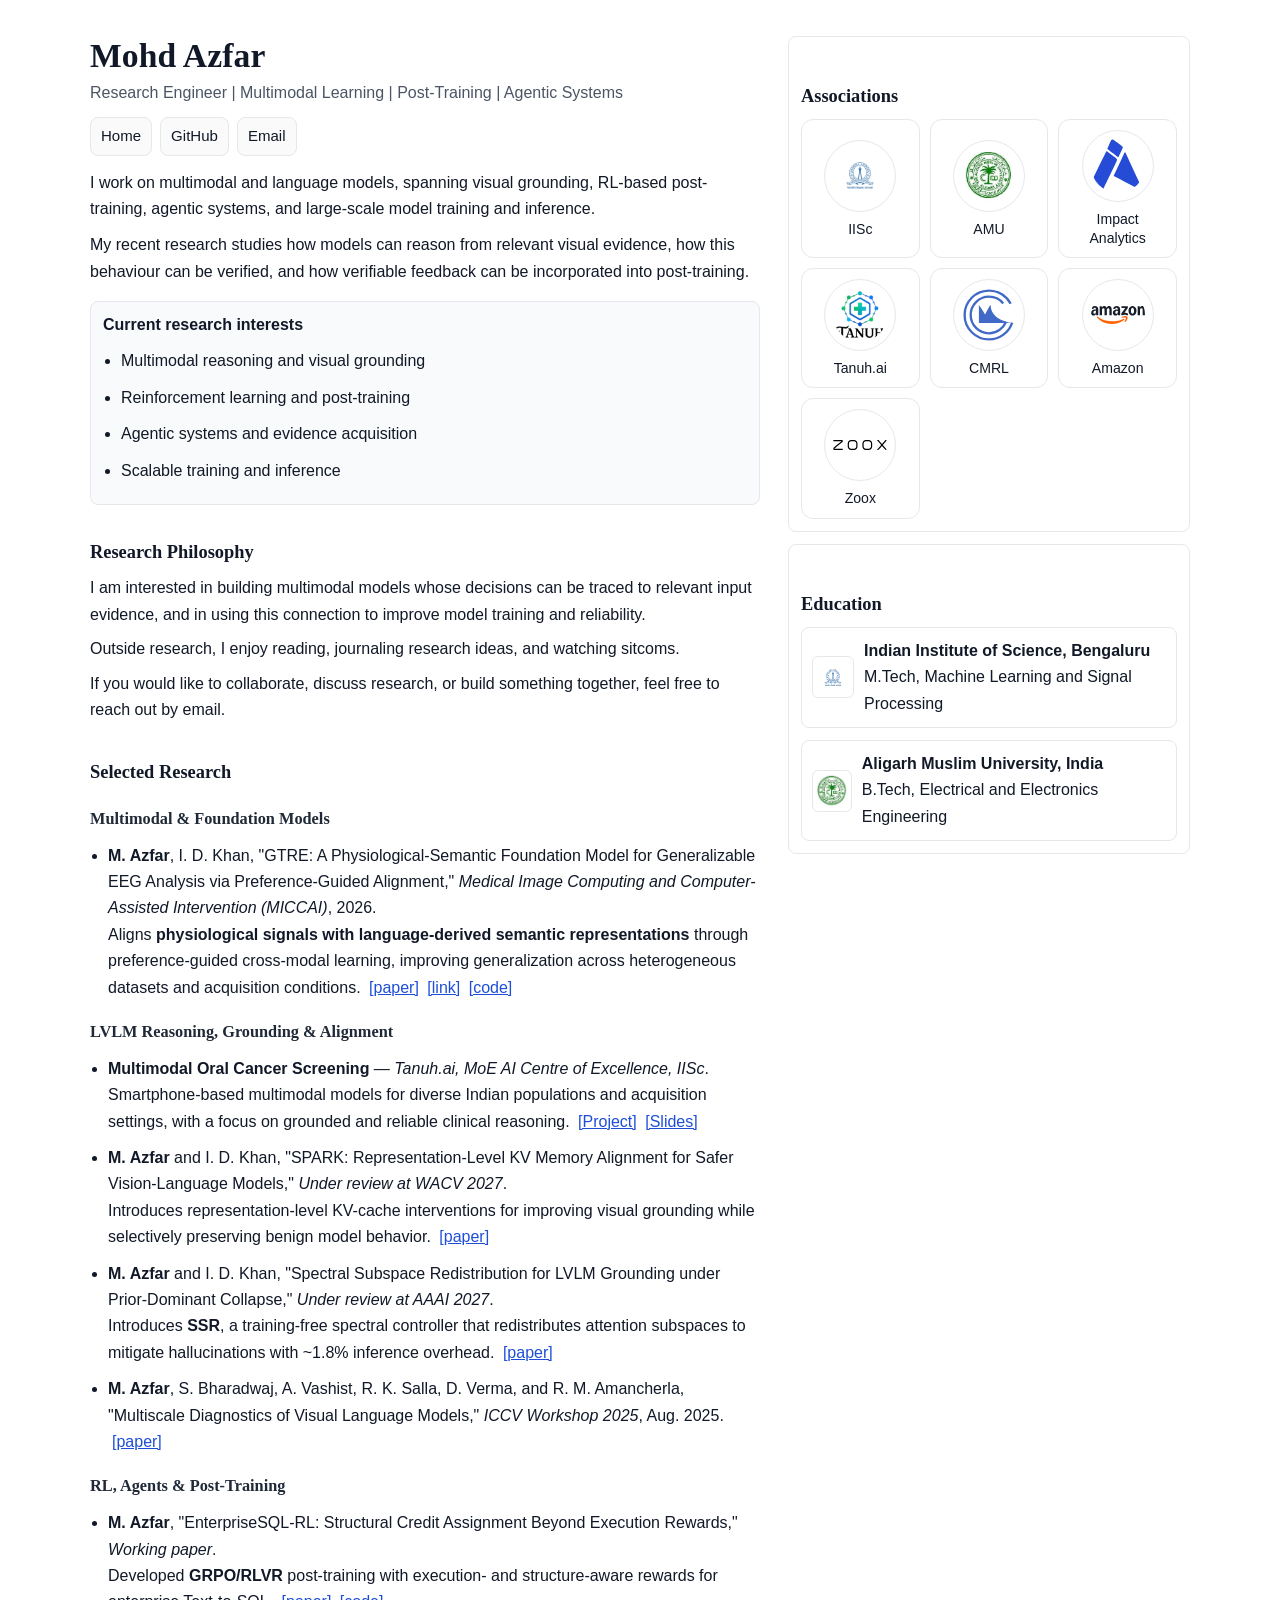
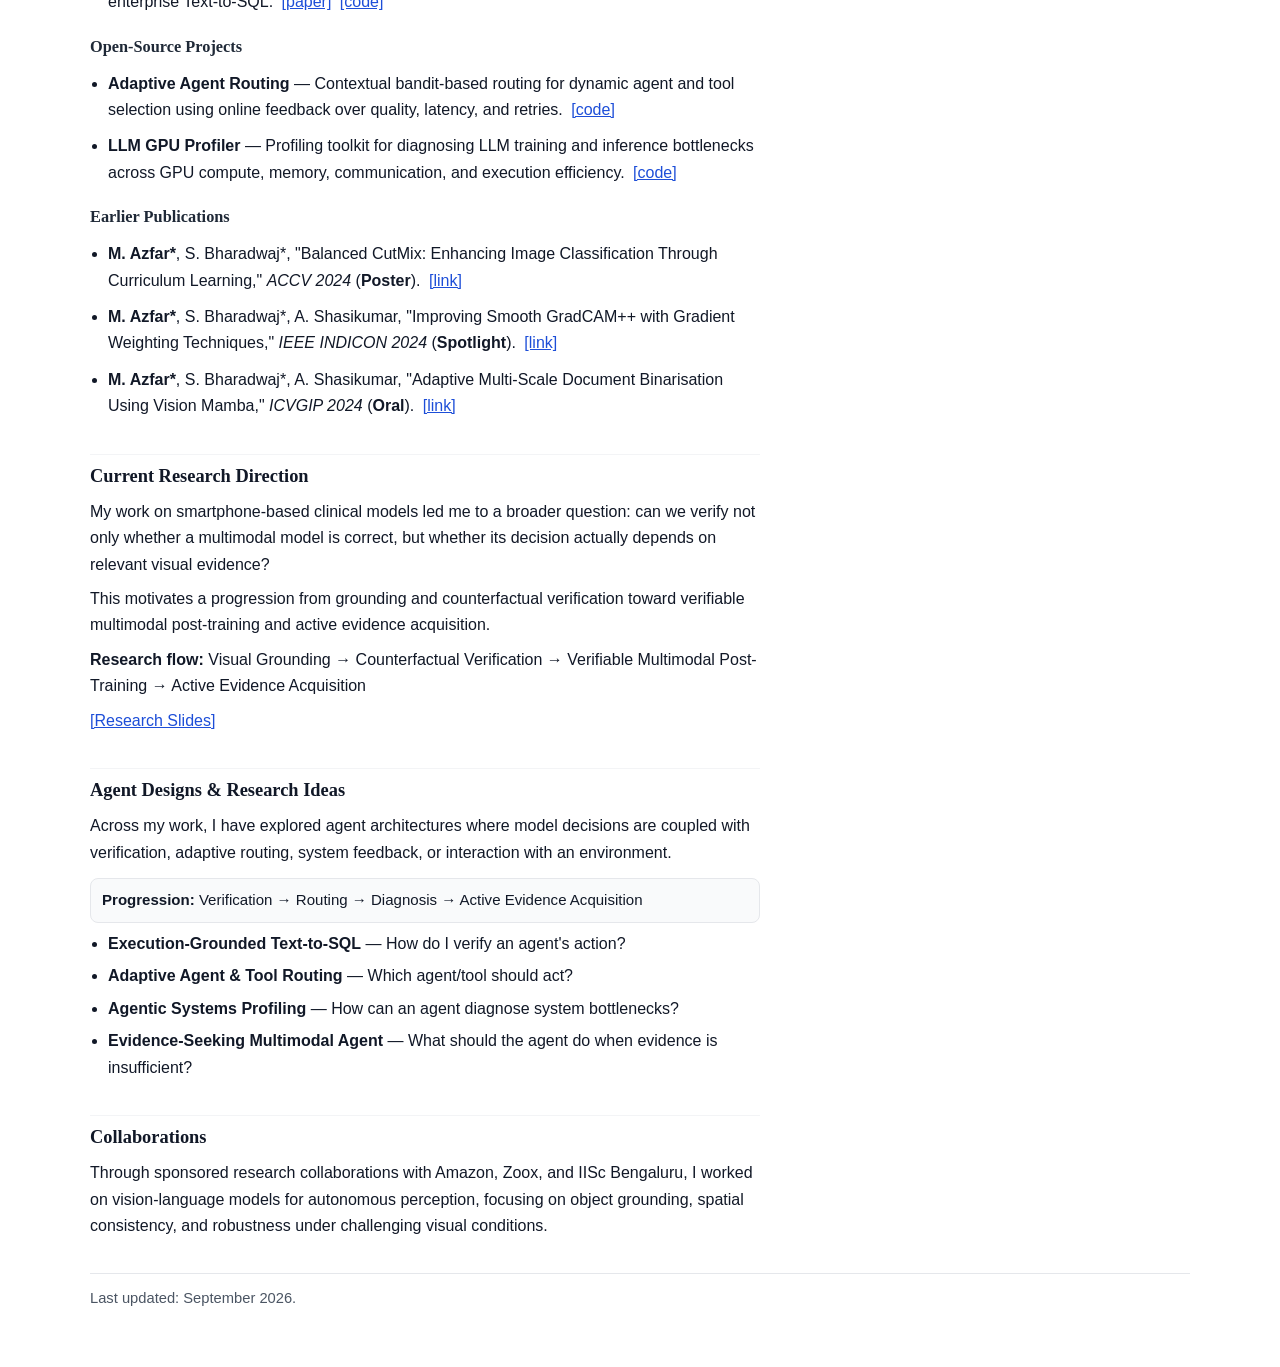
==== bio/index.html @ ab360899 "Remove agent-design pages; keep a simple visual list on /bio. Co-authored-by: Cursor <cursoragent@cu" ====
<!doctype html>
<html>
  <head>
    <meta charset="utf-8" />
    <meta name="viewport" content="width=device-width,initial-scale=1" />
    <title>Mohd Azfar | Research</title>
    <style>
      :root {
        --text: #111827;
        --muted: #4b5563;
        --link: #1d4ed8;
        --line: #e5e7eb;
      }
      body {
        margin: 0 auto;
        max-width: 1100px;
        padding: 36px 20px 56px;
        font-family: "Avenir Next", "Inter", -apple-system, BlinkMacSystemFont, "Segoe UI", Arial, sans-serif;
        background: #fff;
        color: var(--text);
        line-height: 1.65;
      }
      h1 {
        margin: 0 0 4px;
        font-size: 2.1rem;
        line-height: 1.2;
        font-family: "Iowan Old Style", "Palatino Linotype", Palatino, Georgia, serif;
        letter-spacing: 0.1px;
      }
      h2 {
        margin: 32px 0 8px;
        font-size: 1.15rem;
        font-family: "Iowan Old Style", "Palatino Linotype", Palatino, Georgia, serif;
      }
      h3 {
        margin: 18px 0 6px;
        font-size: 1.02rem;
        font-weight: 600;
        color: #1f2937;
        font-family: "Iowan Old Style", "Palatino Linotype", Palatino, Georgia, serif;
      }
      p { margin: 8px 0; }
      .layout {
        display: grid;
        grid-template-columns: minmax(0, 1fr);
        gap: 28px;
      }
      .main {
        min-width: 0;
      }
      .side {
        min-width: 0;
      }
      .panel {
        border: 1px solid var(--line);
        border-radius: 8px;
        padding: 12px;
        background: #fff;
        margin-bottom: 12px;
      }
      .about {
        margin-top: 8px;
      }
      .about p {
        margin: 10px 0;
      }
      .tagline {
        margin: 0 0 14px;
        color: var(--muted);
        font-weight: 500;
      }
      .tagline-row {
        display: flex;
        flex-wrap: wrap;
        align-items: center;
        gap: 10px;
        margin-bottom: 14px;
      }
      .tagline-row .tagline {
        margin: 0;
      }
      .quick-links {
        display: inline-flex;
        flex-wrap: wrap;
        gap: 8px;
      }
      .links {
        display: flex; flex-wrap: wrap;
        gap: 10px;
        margin-top: 12px;
      }
      .button {
        display: inline-block; padding: 6px 10px;
        border: 1px solid var(--line);
        border-radius: 8px;
        text-decoration: none;
        color: var(--text);
        background: #fafafa;
        font-size: 0.94rem;
      }
      .highlight {
        margin-top: 16px; padding: 10px 12px;
        background: #f9fafb;
        border: 1px solid var(--line);
        border-radius: 8px;
      }
      .highlight ul {
        margin: 8px 0 0;
      }
      .highlight li {
        margin: 4px 0;
      }
      .research-philosophy {
        margin-top: 14px;
      }
      .compact-list {
        list-style: none;
        margin: 0;
        padding: 0;
      }
      .compact-list li {
        margin: 8px 0;
        padding-left: 0;
      }
      .assoc-grid {
        display: grid;
        grid-template-columns: repeat(2, minmax(0, 1fr));
        gap: 10px;
      }
      .assoc-item {
        border: 1px solid var(--line);
        border-radius: 12px;
        padding: 10px 8px;
        display: flex;
        flex-direction: column;
        align-items: center;
        justify-content: center;
        text-align: center;
        gap: 8px;
        font-size: 0.88rem;
        line-height: 1.3;
      }
      .assoc-logo {
        width: 54px;
        height: 54px;
        object-fit: contain;
        border-radius: 999px;
        border: 1px solid var(--line);
        background: #fff;
        padding: 8px;
      }
      .edu-grid {
        display: grid; grid-template-columns: 1fr;
        gap: 12px;
      }
      .edu-card {
        border: 1px solid var(--line);
        border-radius: 8px;
        padding: 10px;
        background: #fff;
      }
      .edu-head {
        display: flex; align-items: center; gap: 10px;
      }
      .logo {
        width: 34px; height: 34px;
        object-fit: contain;
        border-radius: 6px;
        background: #fff;
        border: 1px solid var(--line);
        padding: 3px;
      }
      .main ul { margin: 6px 0 2px; padding-left: 18px; }
      .main li { margin: 10px 0; }
      .main li a { margin-left: 4px; white-space: nowrap; }
      .main > h2 {
        margin-top: 34px;
        padding-top: 6px;
        border-top: 1px solid #f3f4f6;
      }
      .main > h2:first-of-type {
        border-top: none;
        padding-top: 0;
      }
      ul { margin: 8px 0 0; padding-left: 18px; }
      li { margin: 8px 0; }
      a { color: var(--link); }
      .muted { color: var(--muted); }
      footer {
        margin-top: 26px;
        color: var(--muted);
        font-size: 0.92rem;
        border-top: 1px solid var(--line);
        padding-top: 12px;
      }
      .agent-progress {
        margin: 12px 0 8px;
        padding: 9px 11px;
        background: #f9fafb;
        border: 1px solid var(--line);
        border-radius: 8px;
        font-size: 0.94rem;
      }
      .agent-visual {
        margin: 8px 0 0;
        padding-left: 18px;
      }
      .agent-visual li {
        margin: 6px 0;
      }
      @media (min-width: 860px) {
        .layout {
          grid-template-columns: minmax(0, 1.25fr) minmax(260px, 0.75fr);
          align-items: start;
        }
        .side {
          position: sticky;
          top: 18px;
        }
        .edu-grid {
          grid-template-columns: 1fr;
        }
      }
      @media (min-width: 980px) {
        .assoc-grid {
          grid-template-columns: repeat(3, minmax(0, 1fr));
        }
      }
    </style>
  </head>
  <body>
    <div class="layout">
      <main class="main">
        <h1>Mohd Azfar</h1>
        <div class="tagline-row">
          <p class="tagline">Research Engineer | Multimodal Learning | Post-Training | Agentic Systems</p>
          <div class="quick-links">
            <a class="button" href="../index.html">Home</a>
            <a class="button" href="https://github.com/AZFAR176">GitHub</a>
            <a class="button" href="mailto:azfar45@gmail.com">Email</a>
          </div>
        </div>
        <div class="about">
          <p>
            I work on multimodal and language models, spanning visual grounding, RL-based
            post-training, agentic systems, and large-scale model training and inference.
          </p>
          <p>
            My recent research studies how models can reason from relevant visual evidence, how
            this behaviour can be verified, and how verifiable feedback can be incorporated into
            post-training.
          </p>
        </div>

        <div class="highlight">
          <strong>Current research interests</strong>
          <ul>
            <li>Multimodal reasoning and visual grounding</li>
            <li>Reinforcement learning and post-training</li>
            <li>Agentic systems and evidence acquisition</li>
            <li>Scalable training and inference</li>
          </ul>
        </div>
        <div class="research-philosophy">
          <h2>Research Philosophy</h2>
          <p>
            I am interested in building multimodal models whose decisions can be traced to relevant
            input evidence, and in using this connection to improve model training and reliability.
          </p>
        </div>
        <p>
          Outside research, I enjoy reading, journaling research ideas, and watching sitcoms.
        </p>
        <p>
          If you would like to collaborate, discuss research, or build something together, feel free
          to reach out by email.
        </p>

        <h2>Selected Research</h2>

        <h3>Multimodal &amp; Foundation Models</h3>
        <ul>
          <li>
            <strong>M. Azfar</strong>, I. D. Khan, "GTRE: A Physiological-Semantic Foundation Model
            for Generalizable EEG Analysis via Preference-Guided Alignment,"
            <em>Medical Image Computing and Computer-Assisted Intervention (MICCAI)</em>, 2026.
            <br />
            Aligns <strong>physiological signals with language-derived semantic representations</strong>
            through preference-guided cross-modal learning, improving generalization across
            heterogeneous datasets and acquisition conditions.
            <a href="https://drive.google.com/file/d/1Hyg6BrnrAS3Ujw38WboSovMrlEZz4kcX/view?usp=sharing">[paper]</a>
            <a href="https://drive.google.com/file/d/1PhVH8EvVGTHi2NHqk41rSpE3ggIUJ93-/view?usp=drive_link">[link]</a>
            <a href="https://github.com/AZFAR176/GTRE-">[code]</a>
          </li>
        </ul>

        <h3>LVLM Reasoning, Grounding &amp; Alignment</h3>
        <ul>
          <li>
            <strong>Multimodal Oral Cancer Screening</strong> — <em>Tanuh.ai, MoE AI Centre of
            Excellence, IISc</em>. Smartphone-based multimodal models for diverse Indian
            populations and acquisition settings, with a focus on grounded and reliable clinical
            reasoning.
            <a href="https://www.tanuh.ai/solutions/oral-cancer">[Project]</a>
            <a href="https://drive.google.com/file/d/1KUR3_N1M3H1WIETI76W7KyK602W04f_4/view?usp=sharing">[Slides]</a>
          </li>
          <li>
            <strong>M. Azfar</strong> and I. D. Khan,
            "SPARK: Representation-Level KV Memory Alignment for Safer Vision-Language Models,"
            <em>Under review at WACV 2027</em>.
            <br />
            Introduces representation-level KV-cache interventions for improving visual grounding
            while selectively preserving benign model behavior.
            <a href="https://arxiv.org/pdf/2609.14258">[paper]</a>
          </li>
          <li>
            <strong>M. Azfar</strong> and I. D. Khan,
            "Spectral Subspace Redistribution for LVLM Grounding under Prior-Dominant Collapse,"
            <em>Under review at AAAI 2027</em>.
            <br />
            Introduces <strong>SSR</strong>, a training-free spectral controller that redistributes
            attention subspaces to mitigate hallucinations with ~1.8% inference overhead.
            <a href="https://drive.google.com/file/d/1JaJ2Kip2W7fhV45wzEcK1ykvJdPXO3st/view?usp=sharing">[paper]</a>
          </li>
          <li>
            <strong>M. Azfar</strong>, S. Bharadwaj, A. Vashist, R. K. Salla, D. Verma, and
            R. M. Amancherla, "Multiscale Diagnostics of Visual Language Models,"
            <em>ICCV Workshop 2025</em>, Aug. 2025.
            <a href="https://drive.google.com/file/d/1X8sgpmNBwMt0rCEsAwdg7KiBl6ffQj7f/view?usp=drive_link">[paper]</a>
          </li>
        </ul>

        <h3>RL, Agents &amp; Post-Training</h3>
        <ul>
          <li>
            <strong>M. Azfar</strong>, "EnterpriseSQL-RL: Structural Credit Assignment Beyond
            Execution Rewards," <em>Working paper</em>.
            <br />
            Developed <strong>GRPO/RLVR</strong> post-training with execution- and structure-aware
            rewards for enterprise Text-to-SQL.
            <a href="https://drive.google.com/file/d/1VLNaSUlqKvdjoW_CC5l3RoCbU4gyEYBM/view?usp=sharing">[paper]</a>
            <a href="https://github.com/AZFAR176/Text-to-SQL-RL-Pipeline">[code]</a>
          </li>
        </ul>

        <h3>Open-Source Projects</h3>
        <ul>
          <li>
            <strong>Adaptive Agent Routing</strong> — Contextual bandit-based routing for dynamic
            agent and tool selection using online feedback over quality, latency, and retries.
            <a href="https://github.com/AZFAR176/Contextual-Bandits-For-Multi-Agent-Systems">[code]</a>
          </li>
          <li>
            <strong>LLM GPU Profiler</strong> — Profiling toolkit for diagnosing LLM training and
            inference bottlenecks across GPU compute, memory, communication, and execution efficiency.
            <a href="https://github.com/AZFAR176/LLm-Gpu-Profiler">[code]</a>
          </li>
        </ul>

        <h3>Earlier Publications</h3>
        <ul>
          <li>
            <strong>M. Azfar*</strong>, S. Bharadwaj*, "Balanced CutMix: Enhancing Image
            Classification Through Curriculum Learning," <em>ACCV 2024</em> (<strong>Poster</strong>).
            <a href="https://openreview.net/forum?id=viJW1oihrG">[link]</a>
          </li>
          <li>
            <strong>M. Azfar*</strong>, S. Bharadwaj*, A. Shasikumar, "Improving Smooth GradCAM++
            with Gradient Weighting Techniques," <em>IEEE INDICON 2024</em>
            (<strong>Spotlight</strong>).
            <a href="https://ieeexplore.ieee.org/document/10958549">[link]</a>
          </li>
          <li>
            <strong>M. Azfar*</strong>, S. Bharadwaj*, A. Shasikumar,
            "Adaptive Multi-Scale Document Binarisation Using Vision Mamba," <em>ICVGIP 2024</em>
            (<strong>Oral</strong>).
            <a href="https://arxiv.org/abs/2410.22811">[link]</a>
          </li>
        </ul>

        <h2>Current Research Direction</h2>
        <p>
          My work on smartphone-based clinical models led me to a broader question: can we verify
          not only whether a multimodal model is correct, but whether its decision actually depends
          on relevant visual evidence?
        </p>
        <p>
          This motivates a progression from grounding and counterfactual verification toward
          verifiable multimodal post-training and active evidence acquisition.
        </p>
        <p>
          <strong>Research flow:</strong> Visual Grounding → Counterfactual Verification →
          Verifiable Multimodal Post-Training → Active Evidence Acquisition
        </p>
        <p>
          <a href="https://drive.google.com/file/d/1KUR3_N1M3H1WIETI76W7KyK602W04f_4/view?usp=sharing">[Research Slides]</a>
        </p>

        <h2>Agent Designs &amp; Research Ideas</h2>
        <p>
          Across my work, I have explored agent architectures where model decisions are coupled
          with verification, adaptive routing, system feedback, or interaction with an environment.
        </p>
        <p class="agent-progress">
          <strong>Progression:</strong> Verification → Routing → Diagnosis → Active Evidence Acquisition
        </p>
        <ul class="agent-visual">
          <li><strong>Execution-Grounded Text-to-SQL</strong> — How do I verify an agent's action?</li>
          <li><strong>Adaptive Agent &amp; Tool Routing</strong> — Which agent/tool should act?</li>
          <li><strong>Agentic Systems Profiling</strong> — How can an agent diagnose system bottlenecks?</li>
          <li><strong>Evidence-Seeking Multimodal Agent</strong> — What should the agent do when evidence is insufficient?</li>
        </ul>

        <h2>Collaborations</h2>
        <p>
          Through sponsored research collaborations with Amazon, Zoox, and IISc Bengaluru, I worked
          on vision-language models for autonomous perception, focusing on object grounding, spatial
          consistency, and robustness under challenging visual conditions.
        </p>
      </main>

      <aside class="side">
        <section class="panel">
          <h2>Associations</h2>
          <div class="assoc-grid">
            <div class="assoc-item"><img class="assoc-logo" src="../assets/logos/iisc.png" alt="IISc logo" />IISc</div>
            <div class="assoc-item"><img class="assoc-logo" src="../assets/logos/amu.jpg" alt="AMU logo" />AMU</div>
            <div class="assoc-item"><img class="assoc-logo" src="../assets/logos/impact-analytics.svg" alt="Impact Analytics logo" />Impact Analytics</div>
            <div class="assoc-item"><img class="assoc-logo" src="../assets/logos/tanuh.png" alt="Tanuh logo" />Tanuh.ai</div>
            <div class="assoc-item"><img class="assoc-logo" src="../assets/logos/cmrl.svg" alt="CMRL logo" />CMRL</div>
            <div class="assoc-item"><img class="assoc-logo" src="../assets/logos/amazon.svg" alt="Amazon logo" />Amazon</div>
            <div class="assoc-item"><img class="assoc-logo" src="../assets/logos/zoox.svg" alt="Zoox logo" />Zoox</div>
          </div>
        </section>

        <section class="panel">
          <h2>Education</h2>
          <div class="edu-grid">
            <div class="edu-card">
              <div class="edu-head">
                <img class="logo" src="../assets/logos/iisc.png" alt="IISc logo" />
                <div>
                  <strong>Indian Institute of Science, Bengaluru</strong><br />
                  M.Tech, Machine Learning and Signal Processing
                </div>
              </div>
            </div>
            <div class="edu-card">
              <div class="edu-head">
                <img class="logo" src="../assets/logos/amu.jpg" alt="AMU logo" />
                <div>
                  <strong>Aligarh Muslim University, India</strong><br />
                  B.Tech, Electrical and Electronics Engineering
                </div>
              </div>
            </div>
          </div>
        </section>
      </aside>
    </div>

    <footer>
      Last updated: September 2026.
    </footer>
  </body>
</html>
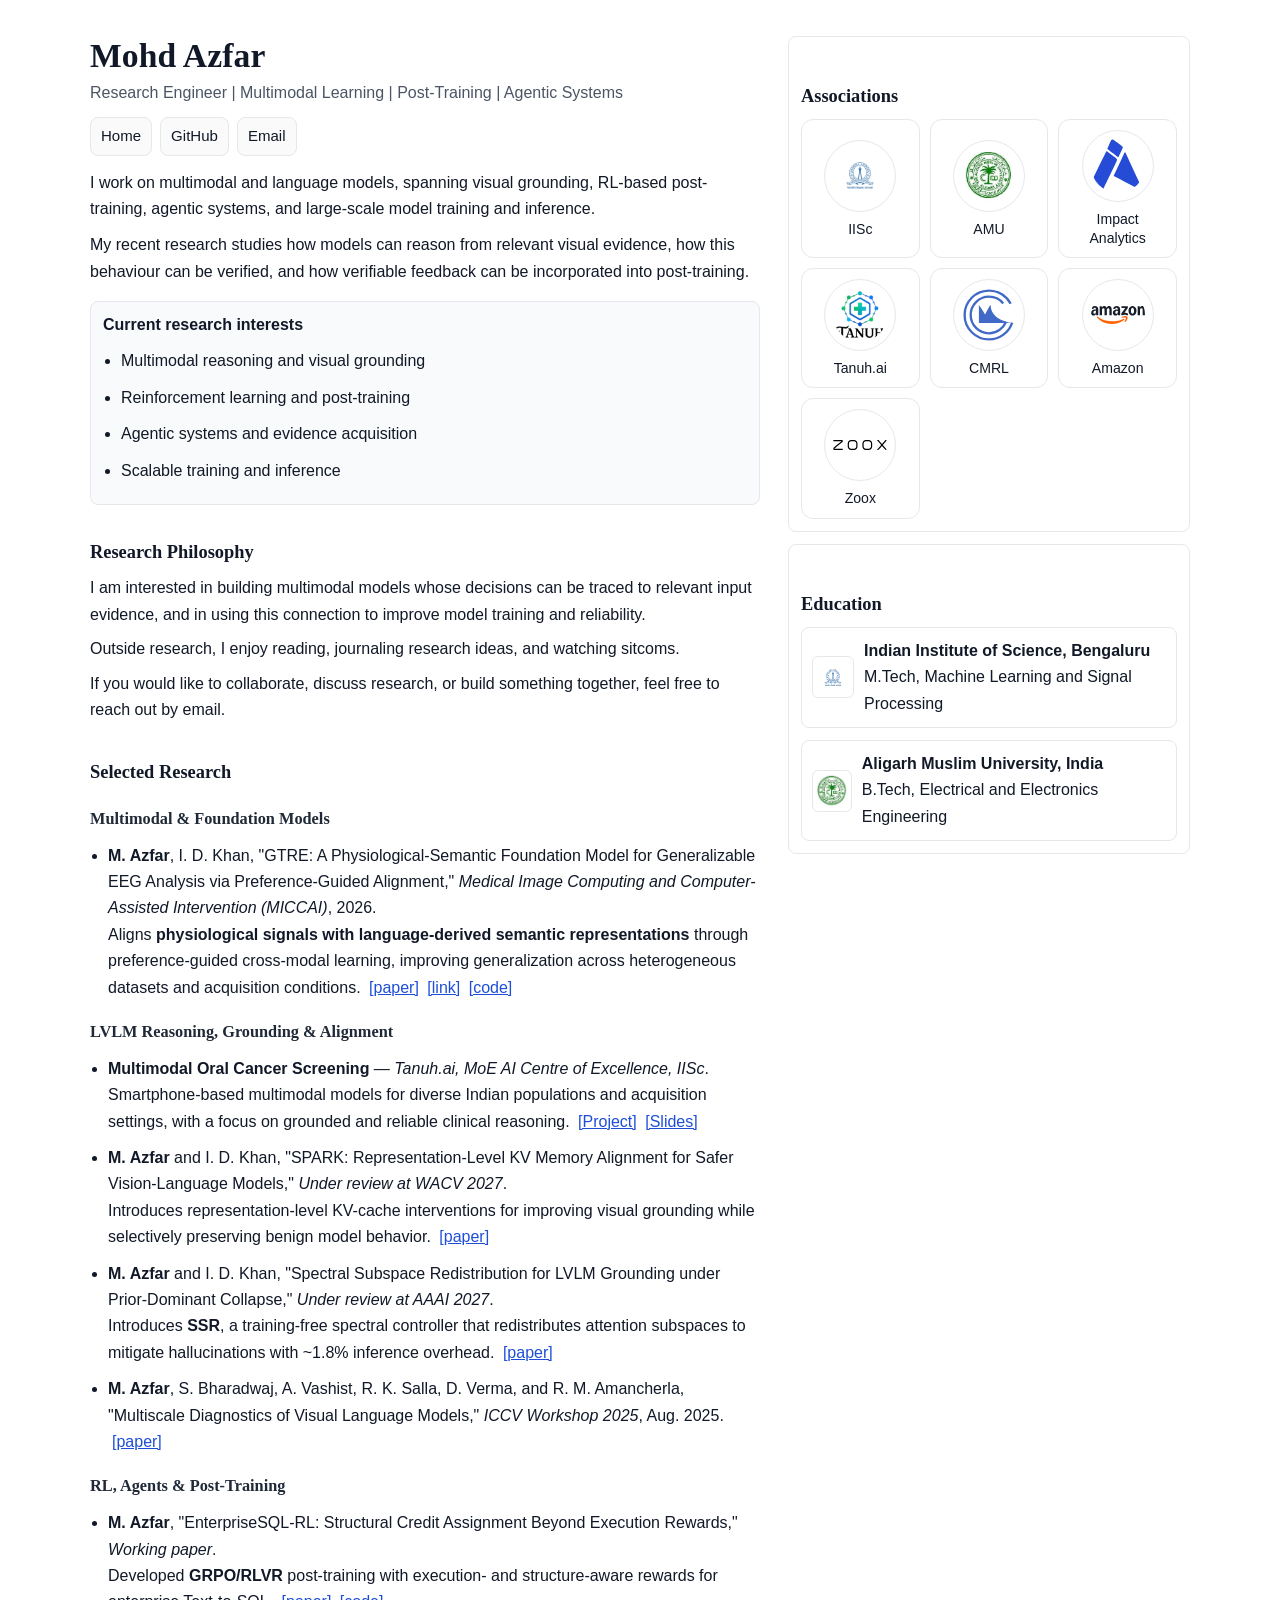
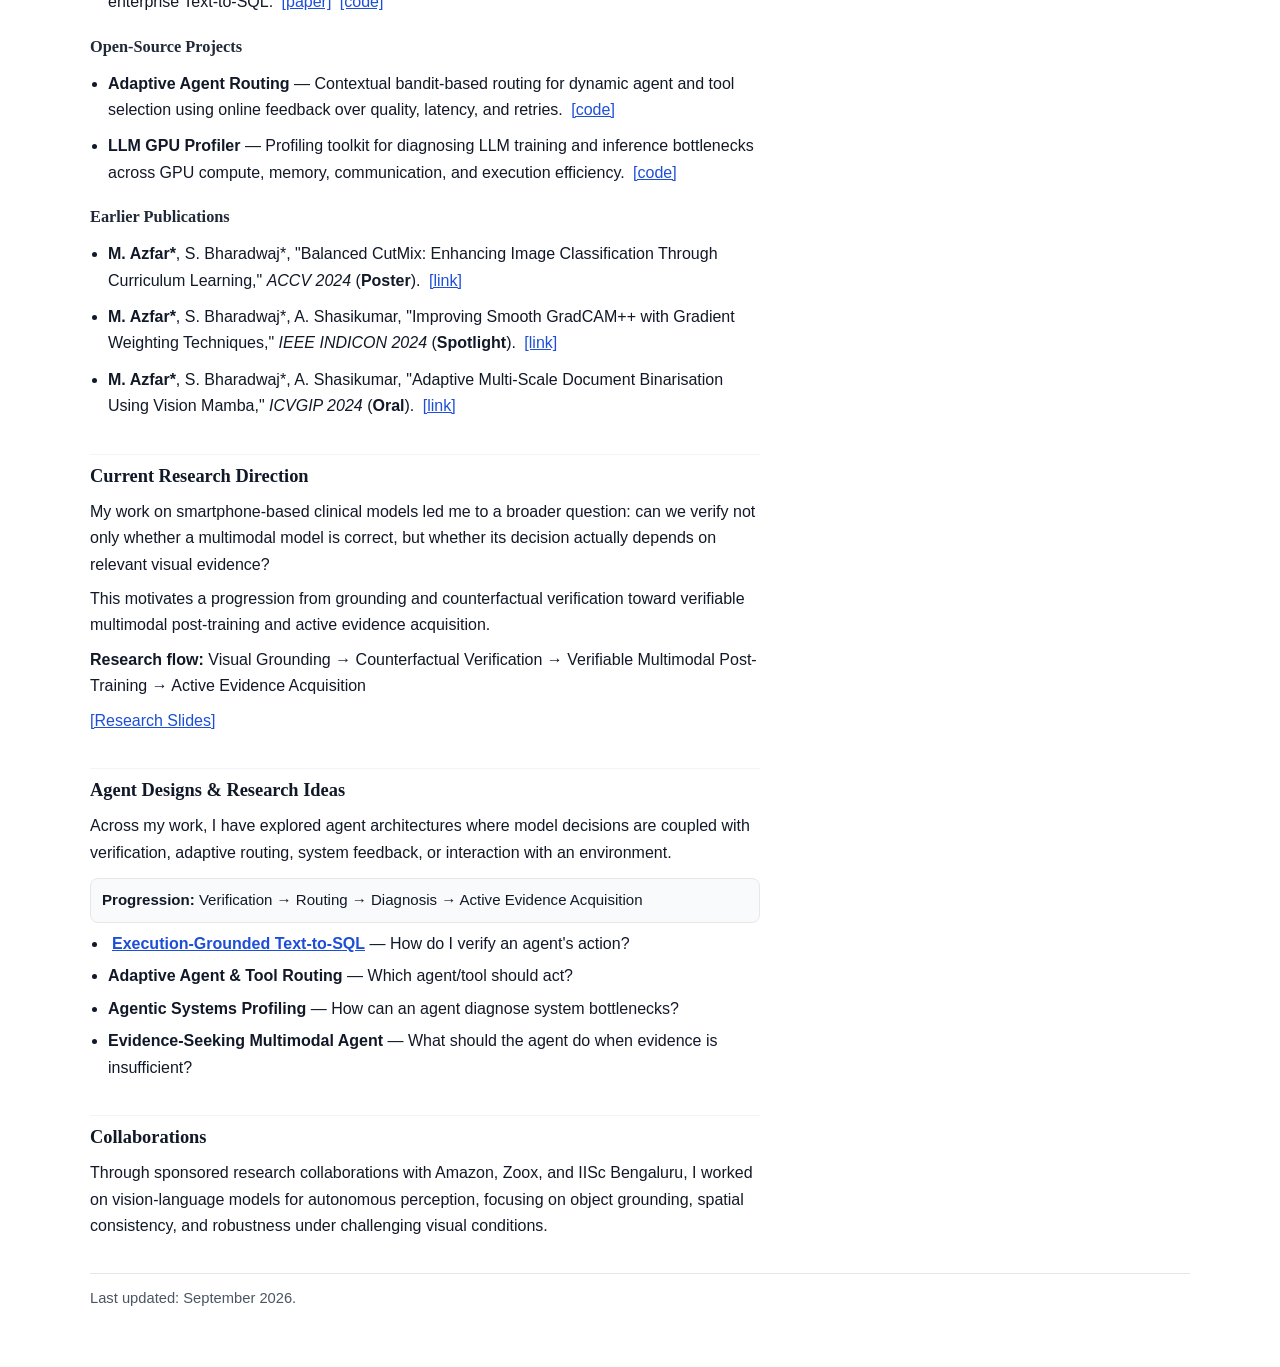
==== commit 86df2655: "Add a critic-feedback write-up page for Text-to-SQL. Co-authored-by: Cursor <cursoragent@cursor.com>" ====
--- a/bio/index.html
+++ b/bio/index.html
@@ -405,7 +405,7 @@
           <strong>Progression:</strong> Verification → Routing → Diagnosis → Active Evidence Acquisition
         </p>
         <ul class="agent-visual">
-          <li><strong>Execution-Grounded Text-to-SQL</strong> — How do I verify an agent's action?</li>
+          <li><a href="text-to-sql/"><strong>Execution-Grounded Text-to-SQL</strong></a> — How do I verify an agent's action?</li>
           <li><strong>Adaptive Agent &amp; Tool Routing</strong> — Which agent/tool should act?</li>
           <li><strong>Agentic Systems Profiling</strong> — How can an agent diagnose system bottlenecks?</li>
           <li><strong>Evidence-Seeking Multimodal Agent</strong> — What should the agent do when evidence is insufficient?</li>
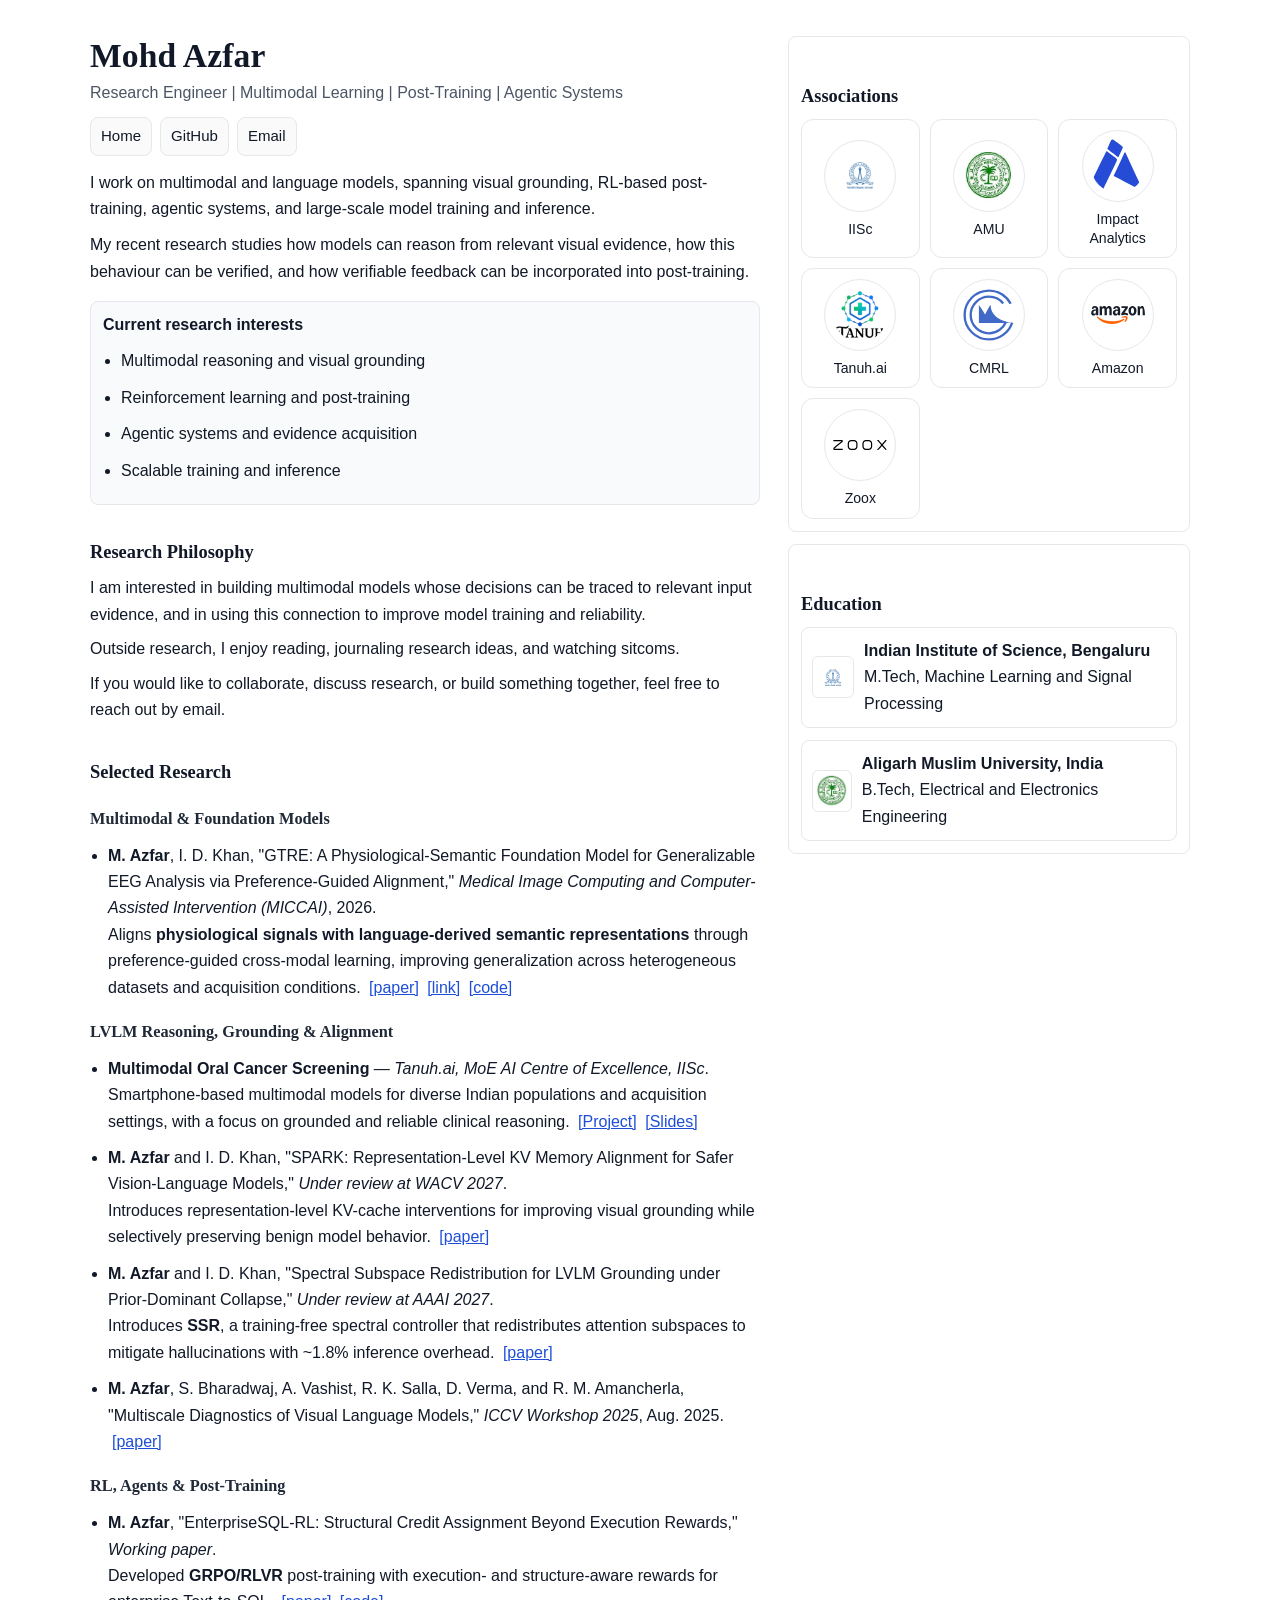
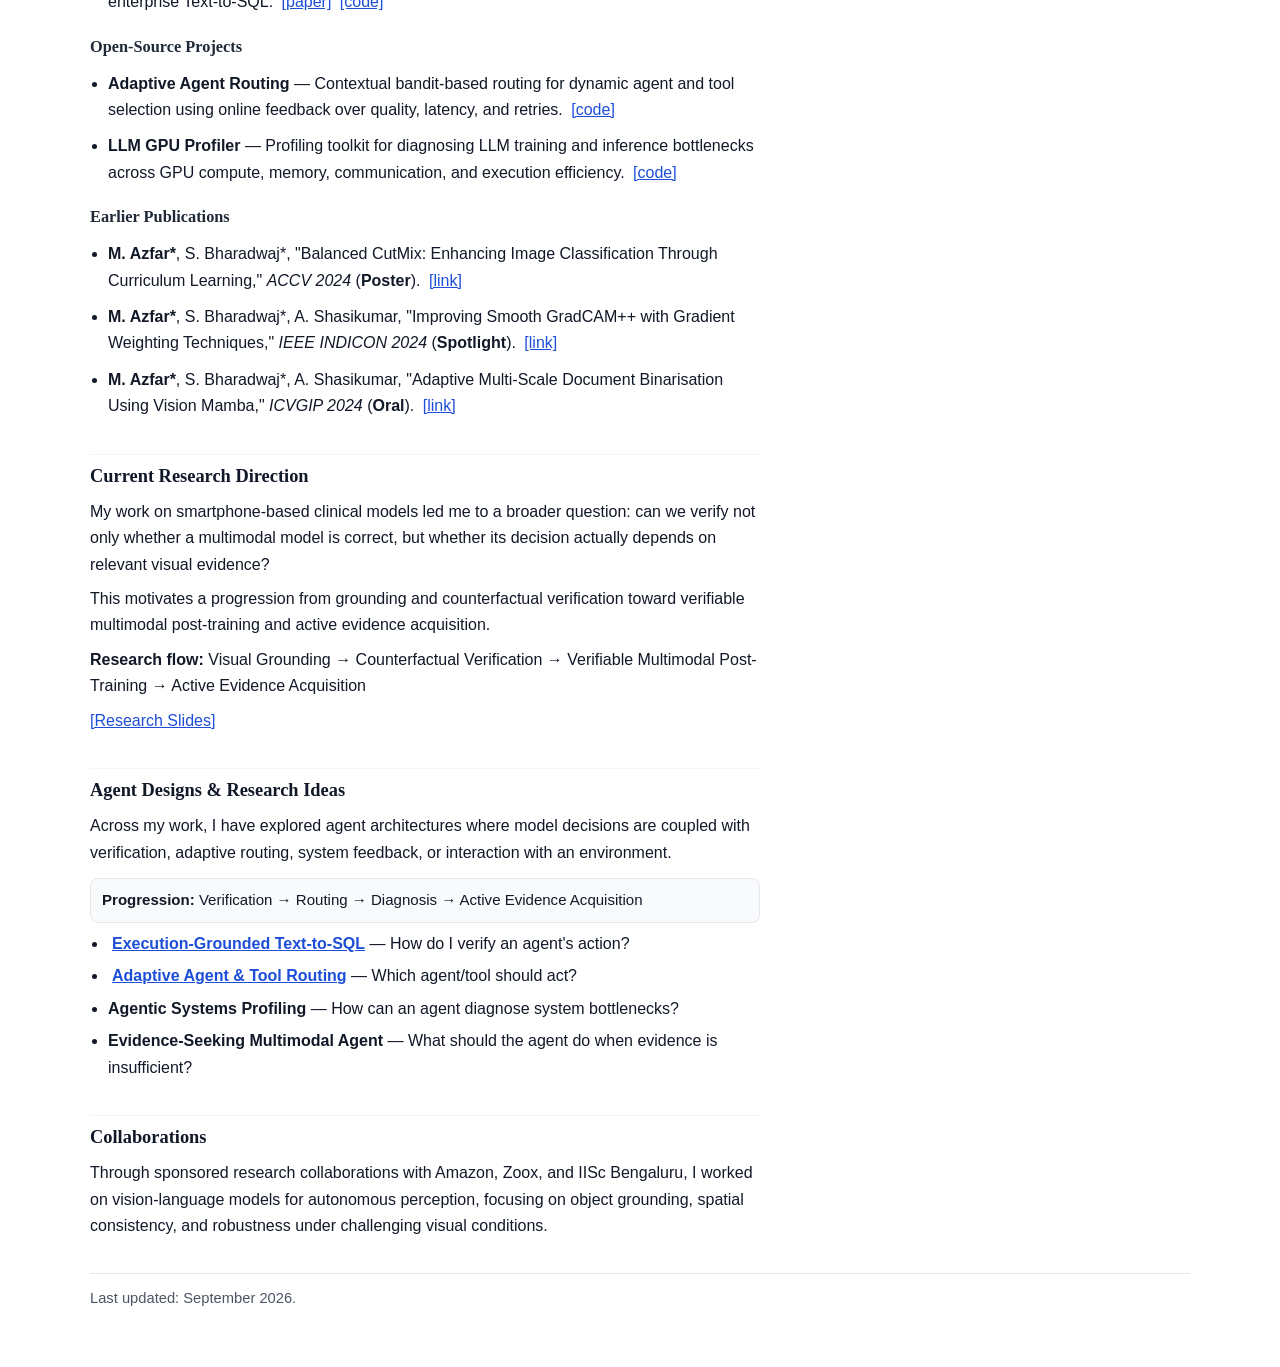
==== commit 3db136af: "Add a bandit-routing schematic page linked from /bio. Co-authored-by: Cursor <cursoragent@cursor.com" ====
--- a/bio/index.html
+++ b/bio/index.html
@@ -406,7 +406,7 @@
         </p>
         <ul class="agent-visual">
           <li><a href="text-to-sql/"><strong>Execution-Grounded Text-to-SQL</strong></a> — How do I verify an agent's action?</li>
-          <li><strong>Adaptive Agent &amp; Tool Routing</strong> — Which agent/tool should act?</li>
+          <li><a href="routing/"><strong>Adaptive Agent &amp; Tool Routing</strong></a> — Which agent/tool should act?</li>
           <li><strong>Agentic Systems Profiling</strong> — How can an agent diagnose system bottlenecks?</li>
           <li><strong>Evidence-Seeking Multimodal Agent</strong> — What should the agent do when evidence is insufficient?</li>
         </ul>
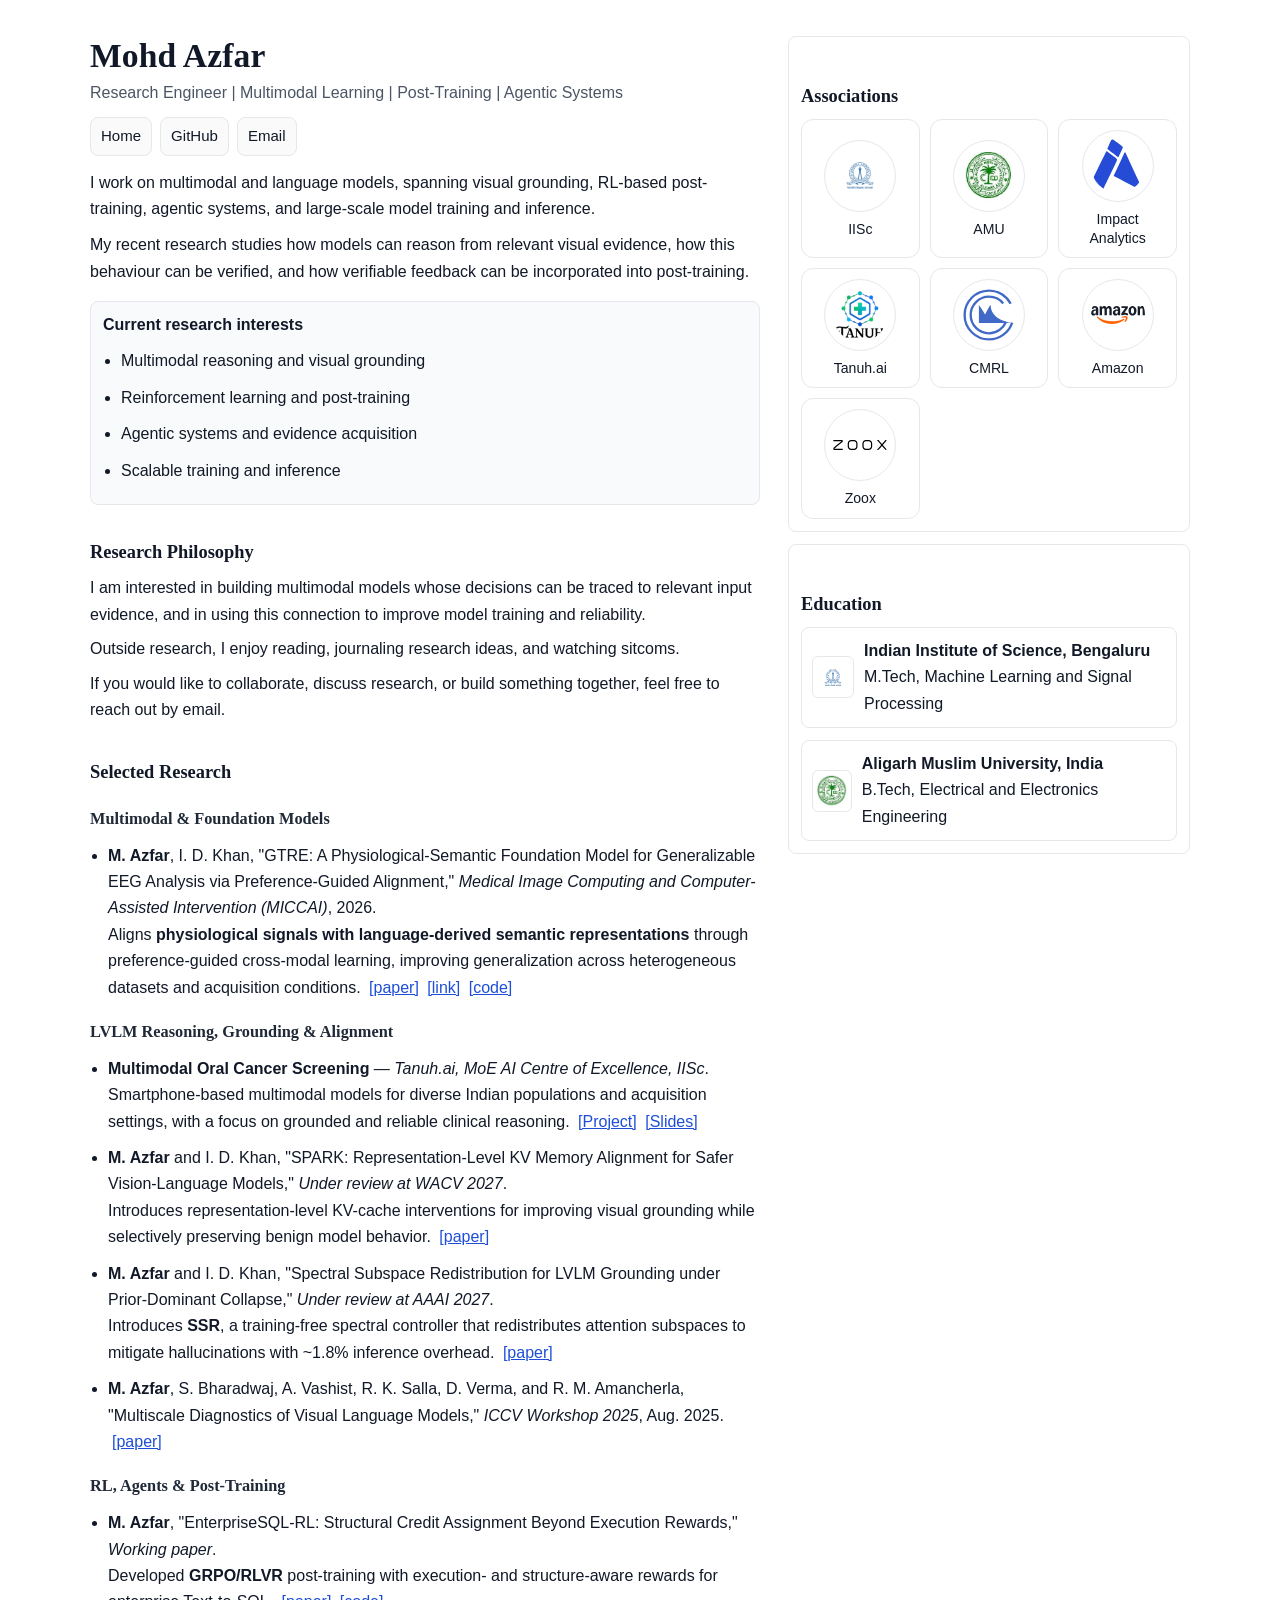
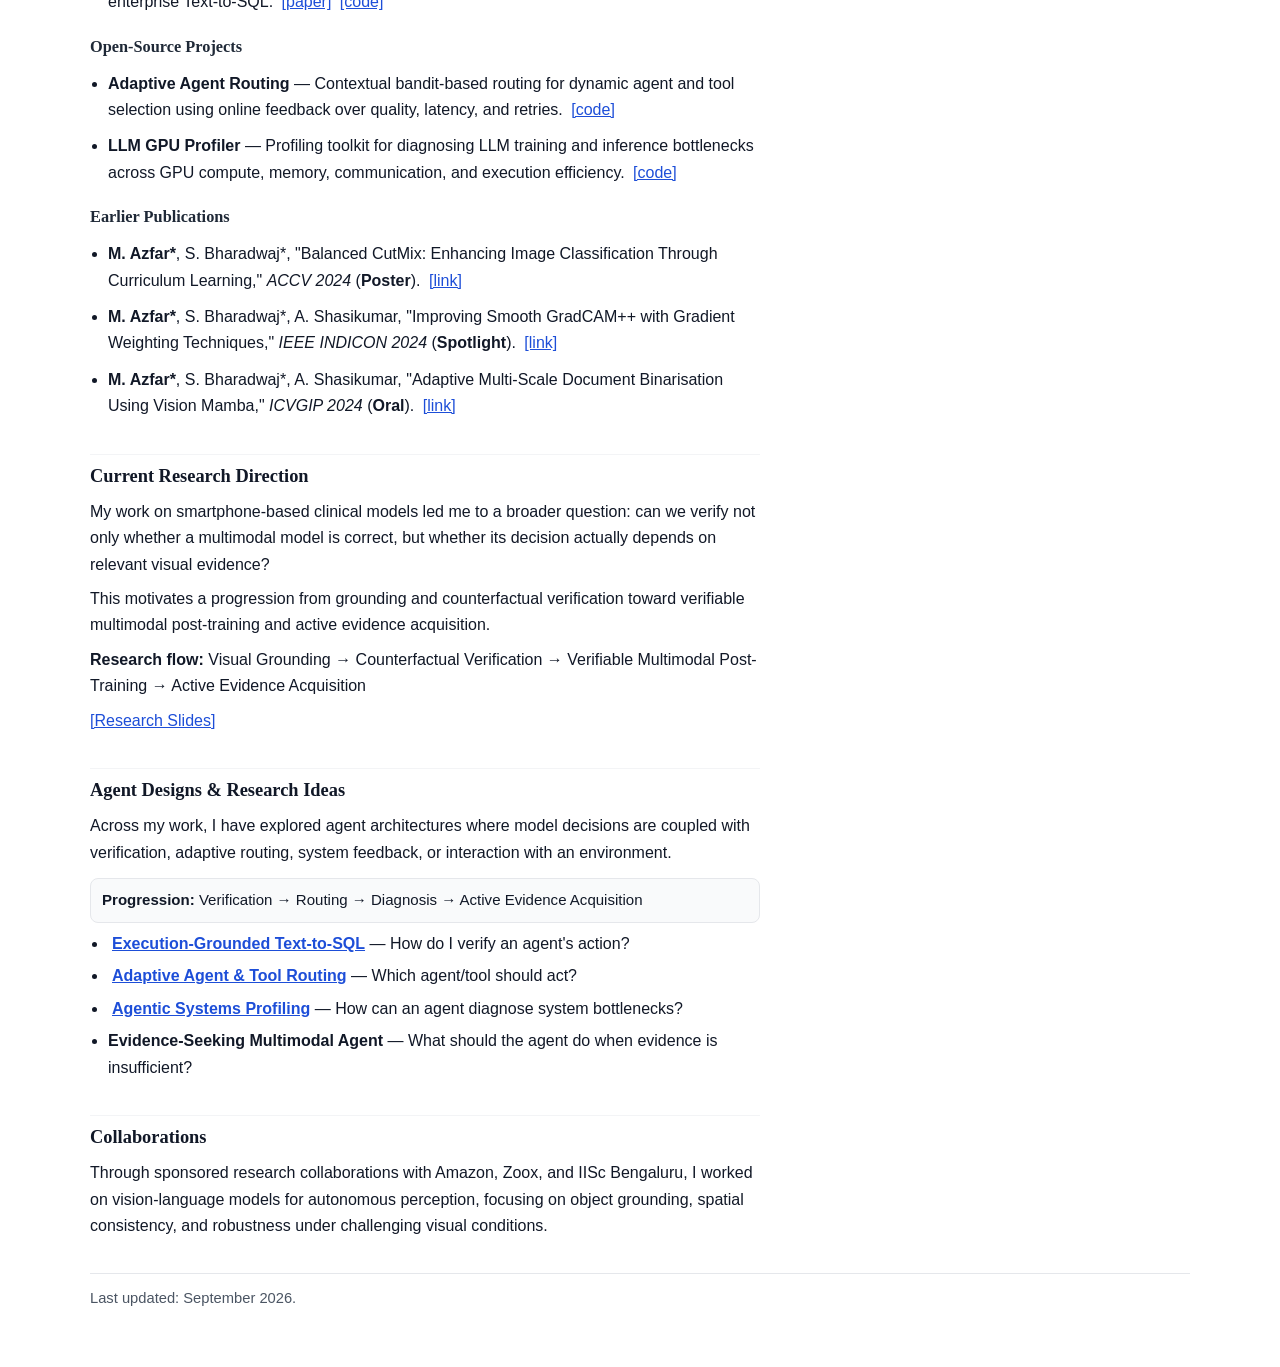
==== commit e4a8799f: "Add a profiler schematic that separates implemented diagnosis from the agentic loop. Co-authored-by:" ====
--- a/bio/index.html
+++ b/bio/index.html
@@ -407,7 +407,7 @@
         <ul class="agent-visual">
           <li><a href="text-to-sql/"><strong>Execution-Grounded Text-to-SQL</strong></a> — How do I verify an agent's action?</li>
           <li><a href="routing/"><strong>Adaptive Agent &amp; Tool Routing</strong></a> — Which agent/tool should act?</li>
-          <li><strong>Agentic Systems Profiling</strong> — How can an agent diagnose system bottlenecks?</li>
+          <li><a href="profiler/"><strong>Agentic Systems Profiling</strong></a> — How can an agent diagnose system bottlenecks?</li>
           <li><strong>Evidence-Seeking Multimodal Agent</strong> — What should the agent do when evidence is insufficient?</li>
         </ul>
 
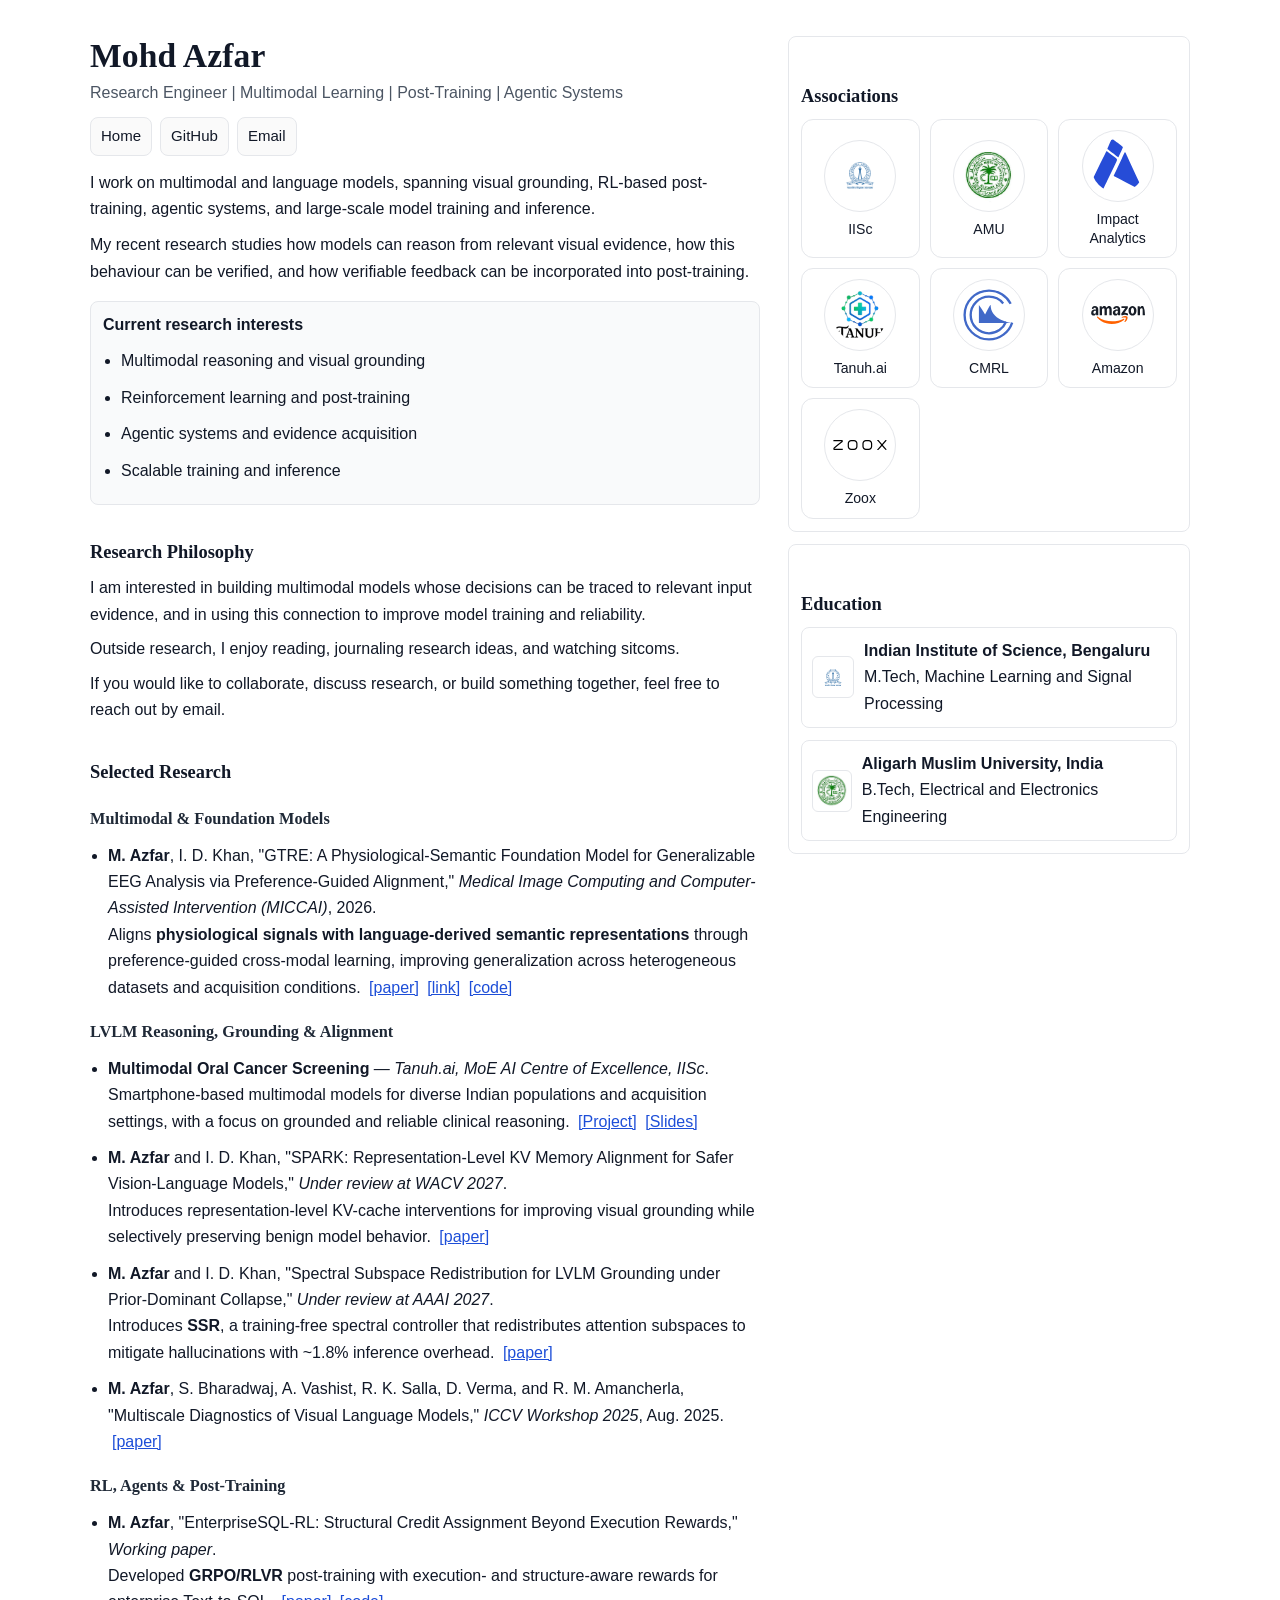
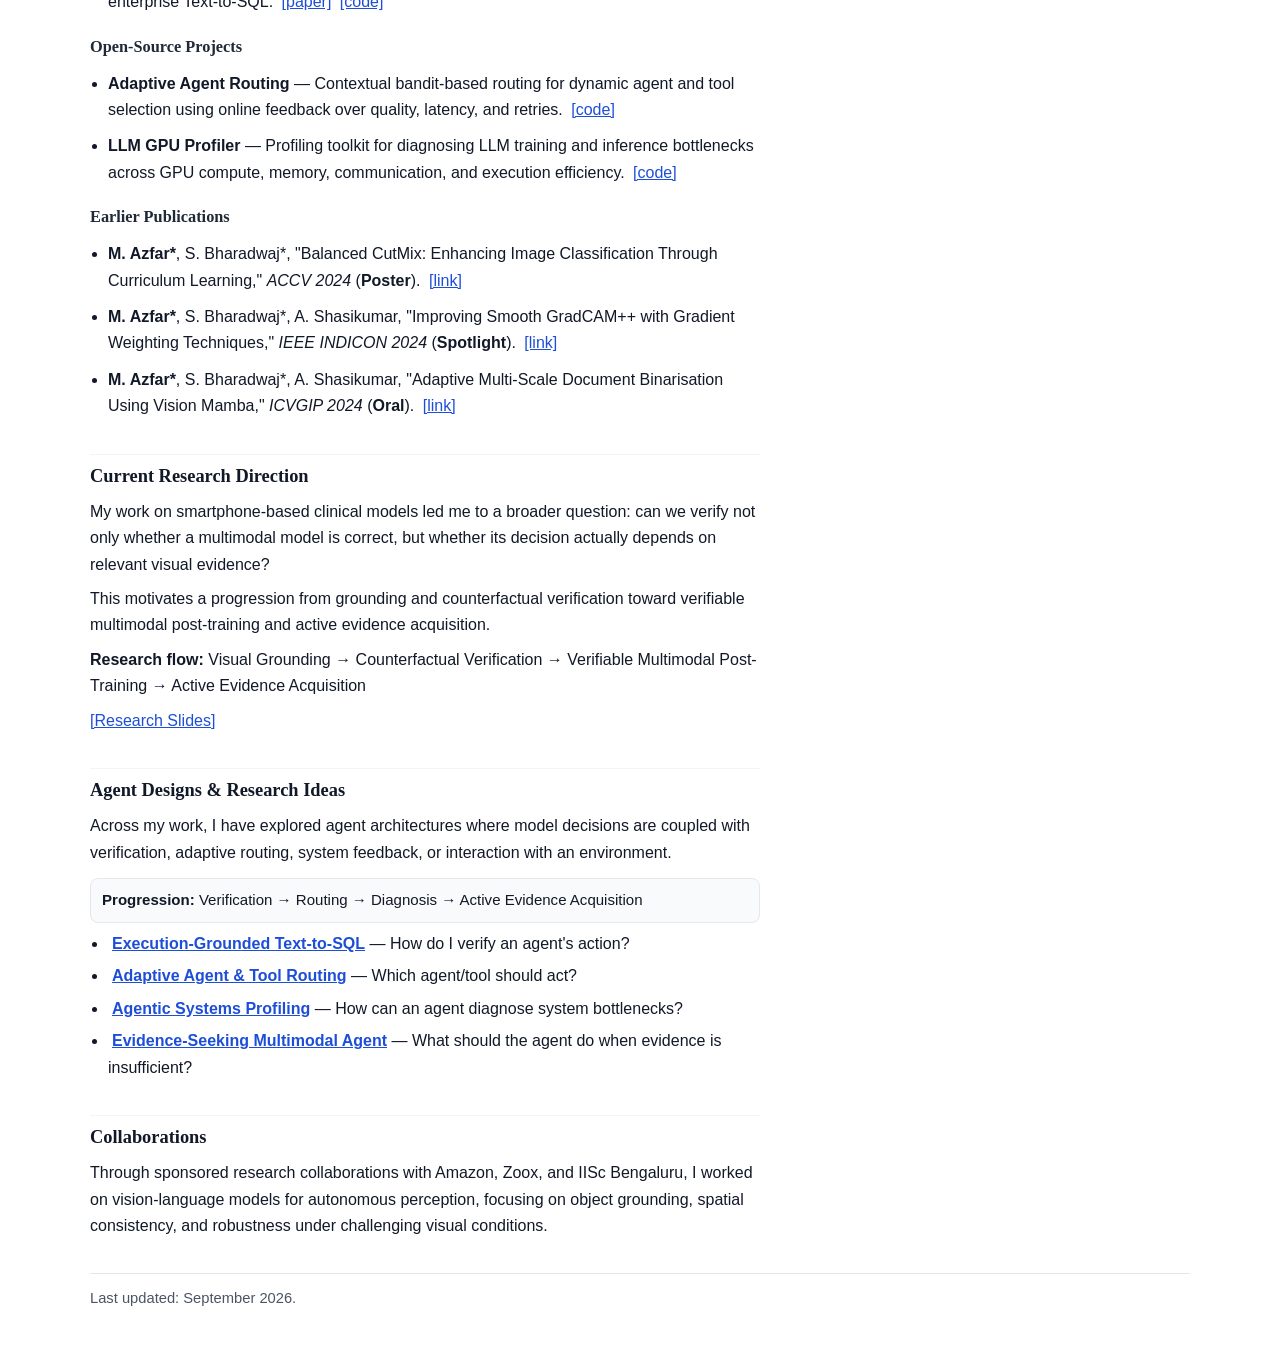
==== commit 3281d050: "Add the evidence-seeking agent page as a grounding-to-acquisition formulation. Co-authored-by: Curso" ====
--- a/bio/index.html
+++ b/bio/index.html
@@ -408,7 +408,7 @@
           <li><a href="text-to-sql/"><strong>Execution-Grounded Text-to-SQL</strong></a> — How do I verify an agent's action?</li>
           <li><a href="routing/"><strong>Adaptive Agent &amp; Tool Routing</strong></a> — Which agent/tool should act?</li>
           <li><a href="profiler/"><strong>Agentic Systems Profiling</strong></a> — How can an agent diagnose system bottlenecks?</li>
-          <li><strong>Evidence-Seeking Multimodal Agent</strong> — What should the agent do when evidence is insufficient?</li>
+          <li><a href="evidence-seeking/"><strong>Evidence-Seeking Multimodal Agent</strong></a> — What should the agent do when evidence is insufficient?</li>
         </ul>
 
         <h2>Collaborations</h2>
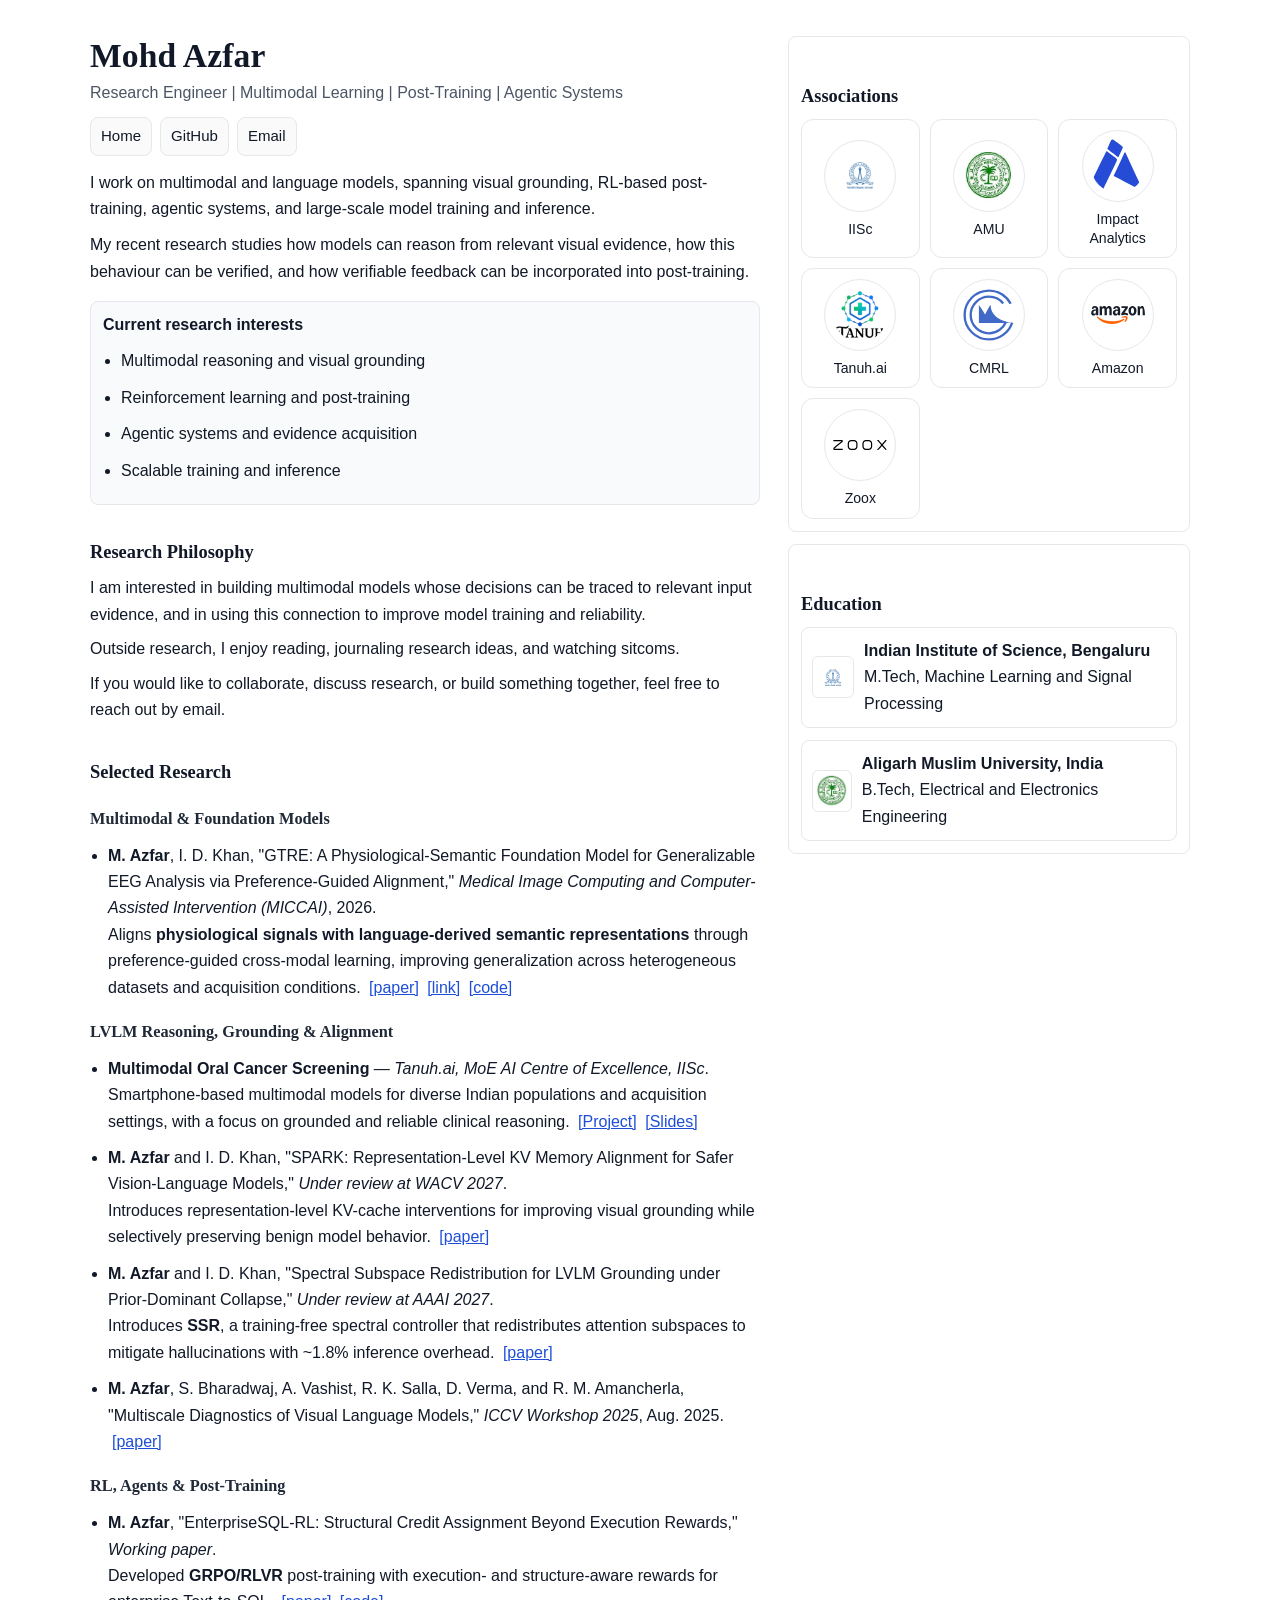
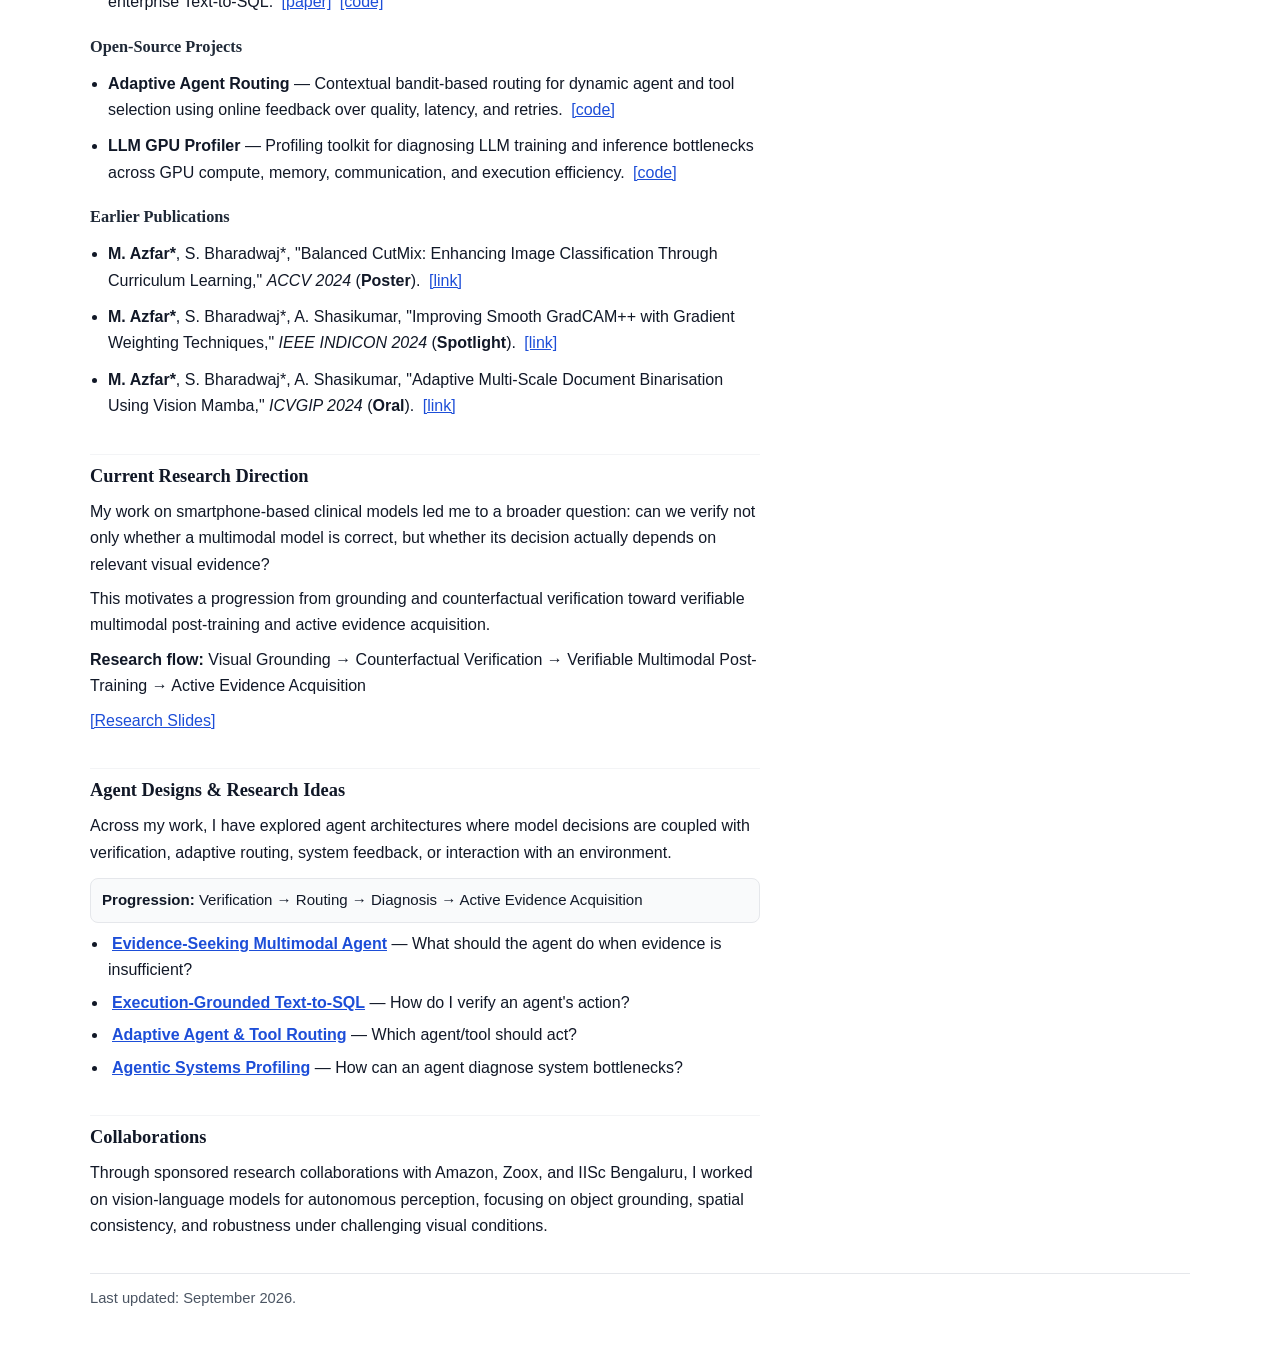
==== commit b1a2b237: "Lead the agent-design list with the evidence-seeking agent. Co-authored-by: Cursor <cursoragent@curs" ====
--- a/bio/index.html
+++ b/bio/index.html
@@ -405,10 +405,10 @@
           <strong>Progression:</strong> Verification → Routing → Diagnosis → Active Evidence Acquisition
         </p>
         <ul class="agent-visual">
+          <li><a href="evidence-seeking/"><strong>Evidence-Seeking Multimodal Agent</strong></a> — What should the agent do when evidence is insufficient?</li>
           <li><a href="text-to-sql/"><strong>Execution-Grounded Text-to-SQL</strong></a> — How do I verify an agent's action?</li>
           <li><a href="routing/"><strong>Adaptive Agent &amp; Tool Routing</strong></a> — Which agent/tool should act?</li>
           <li><a href="profiler/"><strong>Agentic Systems Profiling</strong></a> — How can an agent diagnose system bottlenecks?</li>
-          <li><a href="evidence-seeking/"><strong>Evidence-Seeking Multimodal Agent</strong></a> — What should the agent do when evidence is insufficient?</li>
         </ul>
 
         <h2>Collaborations</h2>
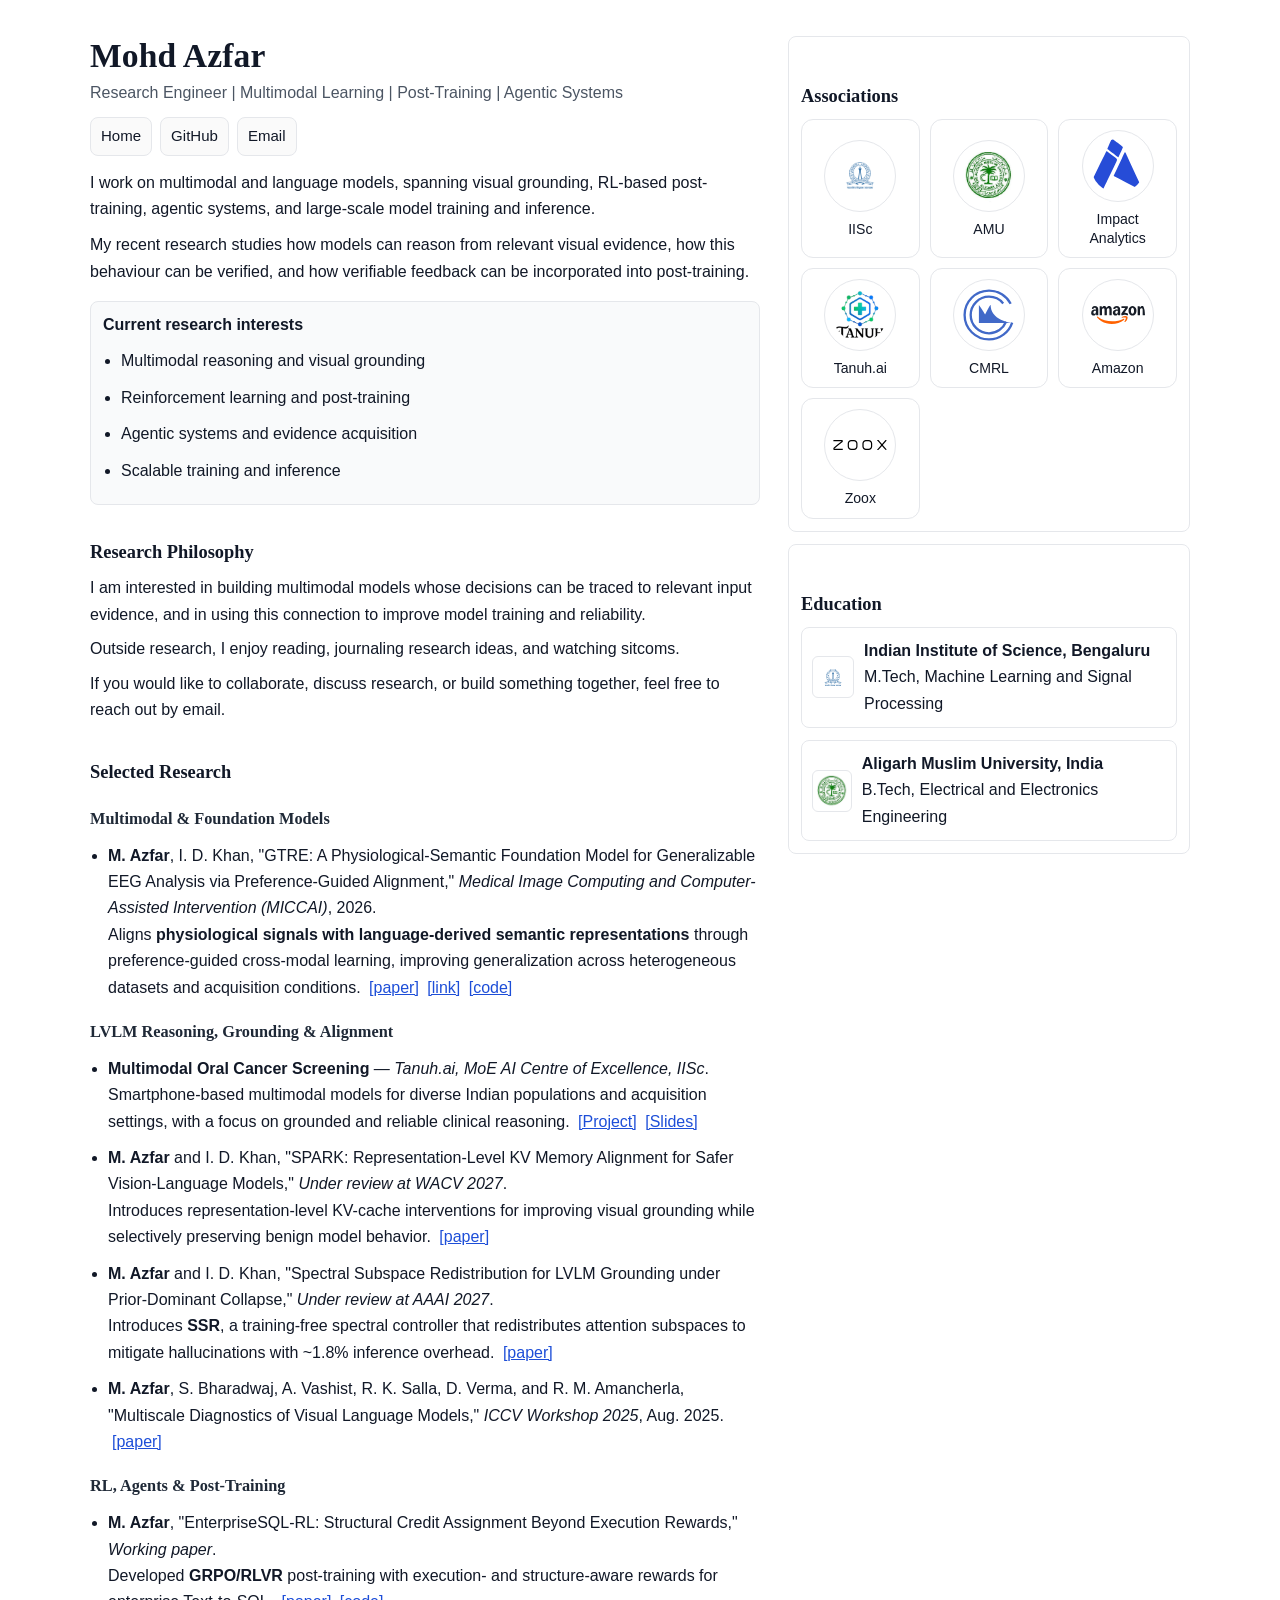
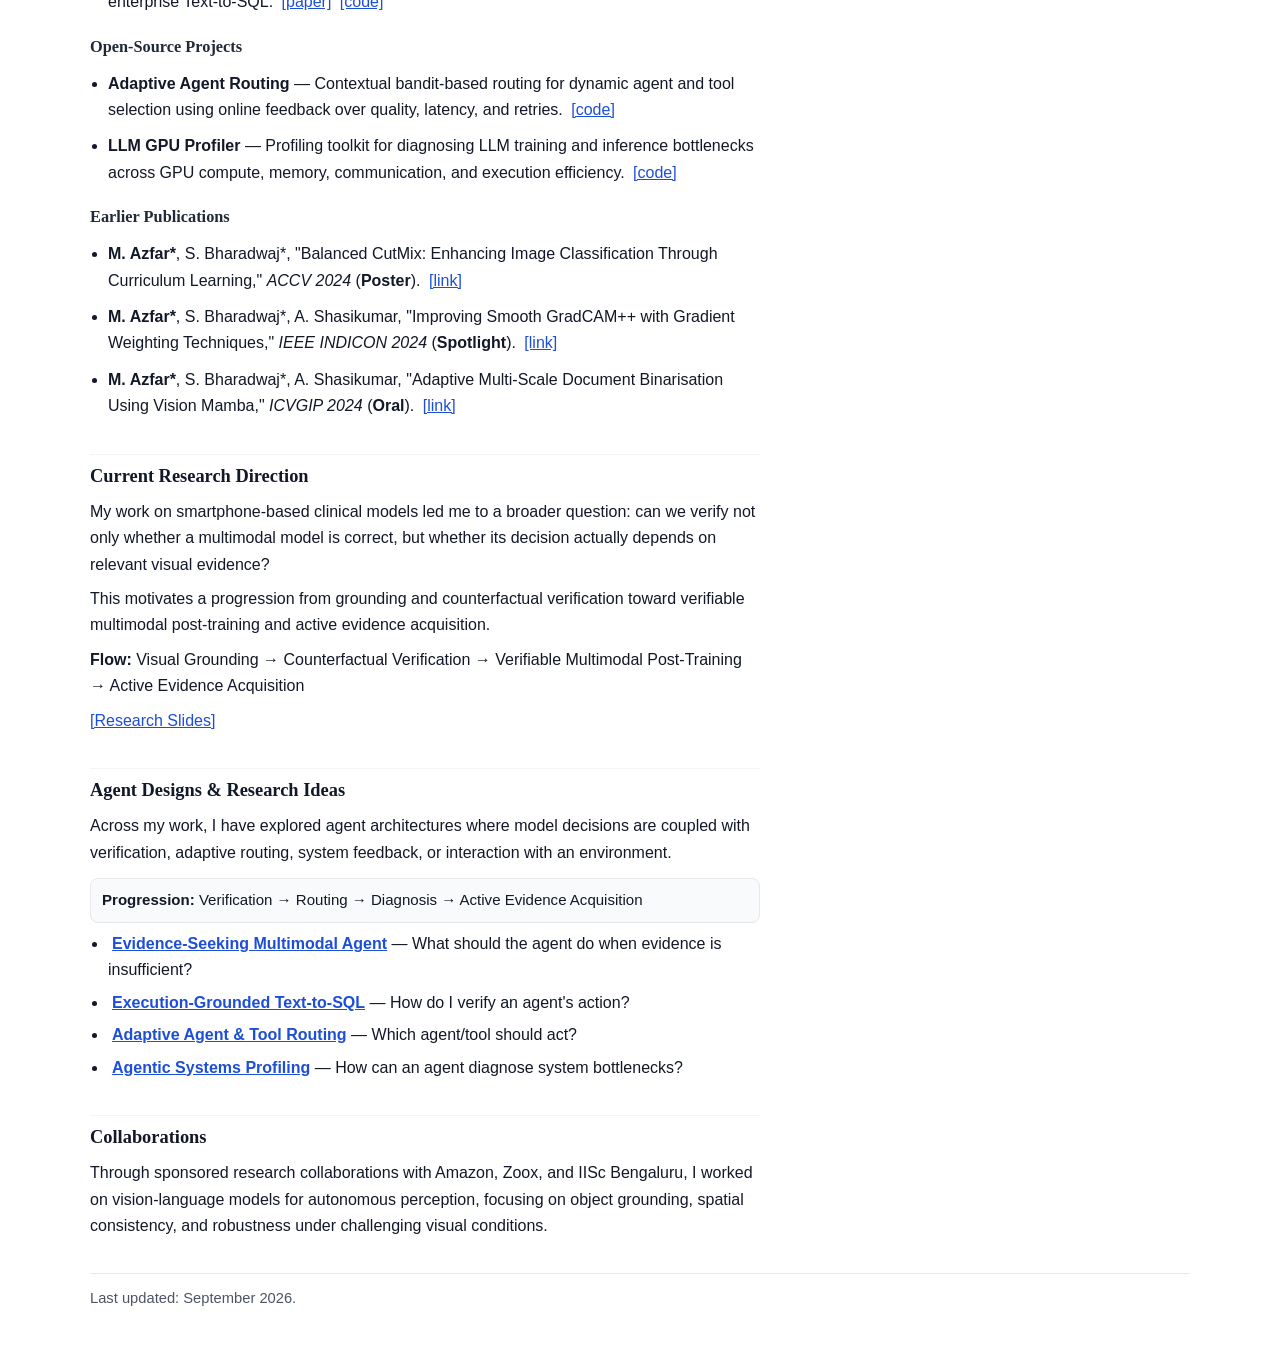
==== commit 8ae6834d: "Rename Research flow to Flow on /bio. Co-authored-by: Cursor <cursoragent@cursor.com>" ====
--- a/bio/index.html
+++ b/bio/index.html
@@ -389,7 +389,7 @@
           verifiable multimodal post-training and active evidence acquisition.
         </p>
         <p>
-          <strong>Research flow:</strong> Visual Grounding → Counterfactual Verification →
+          <strong>Flow:</strong> Visual Grounding → Counterfactual Verification →
           Verifiable Multimodal Post-Training → Active Evidence Acquisition
         </p>
         <p>
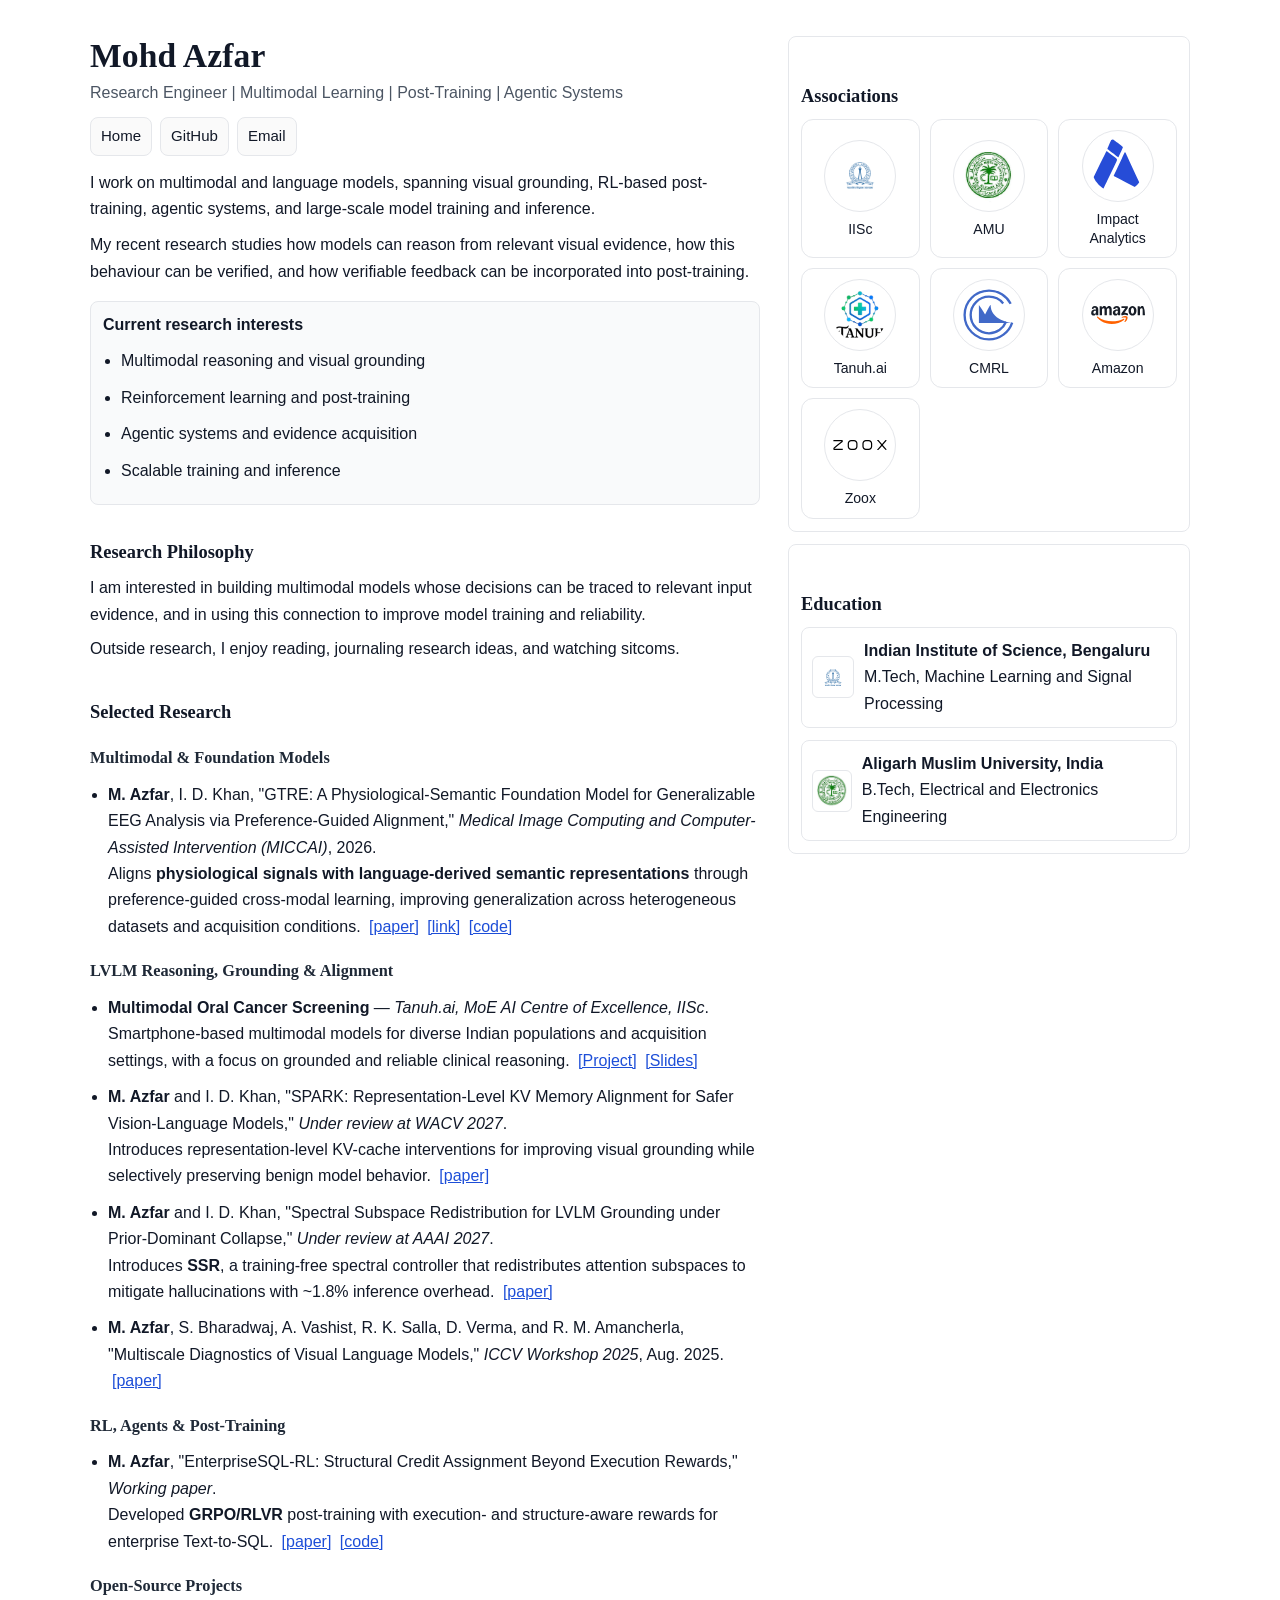
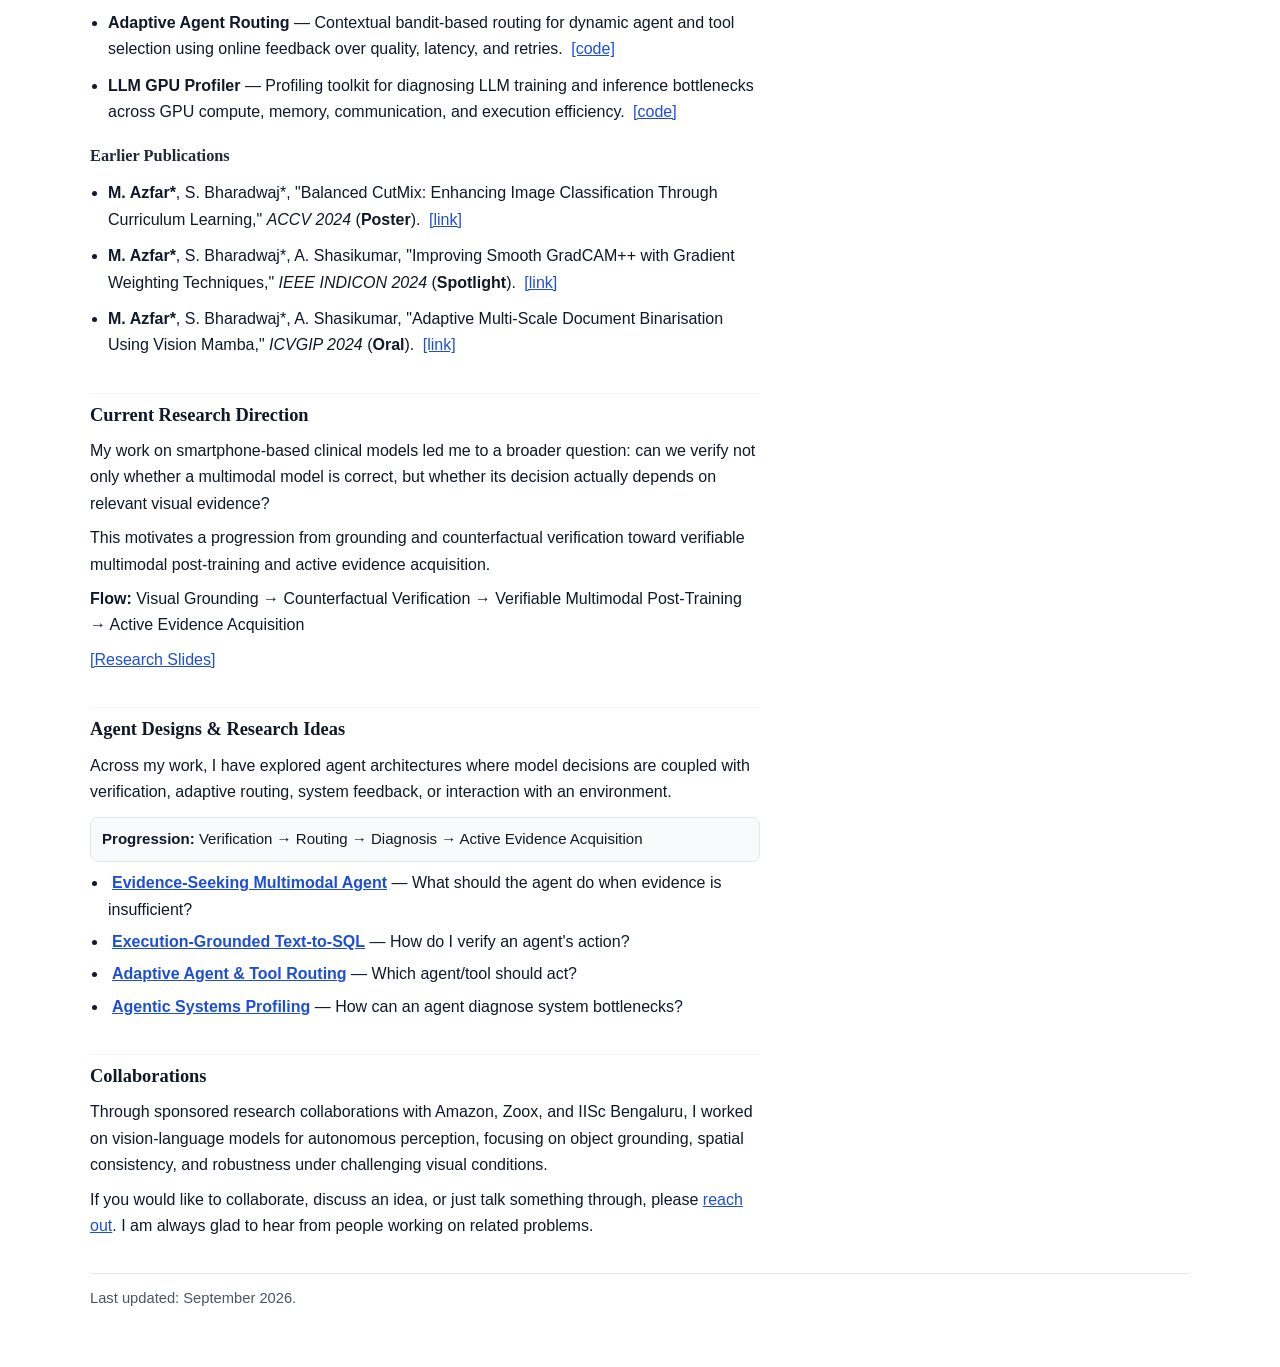
==== commit 96a82925: "Close /bio with a short invitation to get in touch. Co-authored-by: Cursor <cursoragent@cursor.com>" ====
--- a/bio/index.html
+++ b/bio/index.html
@@ -271,10 +271,6 @@
         <p>
           Outside research, I enjoy reading, journaling research ideas, and watching sitcoms.
         </p>
-        <p>
-          If you would like to collaborate, discuss research, or build something together, feel free
-          to reach out by email.
-        </p>
 
         <h2>Selected Research</h2>
 
@@ -416,6 +412,11 @@
           Through sponsored research collaborations with Amazon, Zoox, and IISc Bengaluru, I worked
           on vision-language models for autonomous perception, focusing on object grounding, spatial
           consistency, and robustness under challenging visual conditions.
+        </p>
+        <p>
+          If you would like to collaborate, discuss an idea, or just talk something through,
+          please <a href="mailto:azfar45@gmail.com">reach out</a>. I am always glad to hear
+          from people working on related problems.
         </p>
       </main>
 
